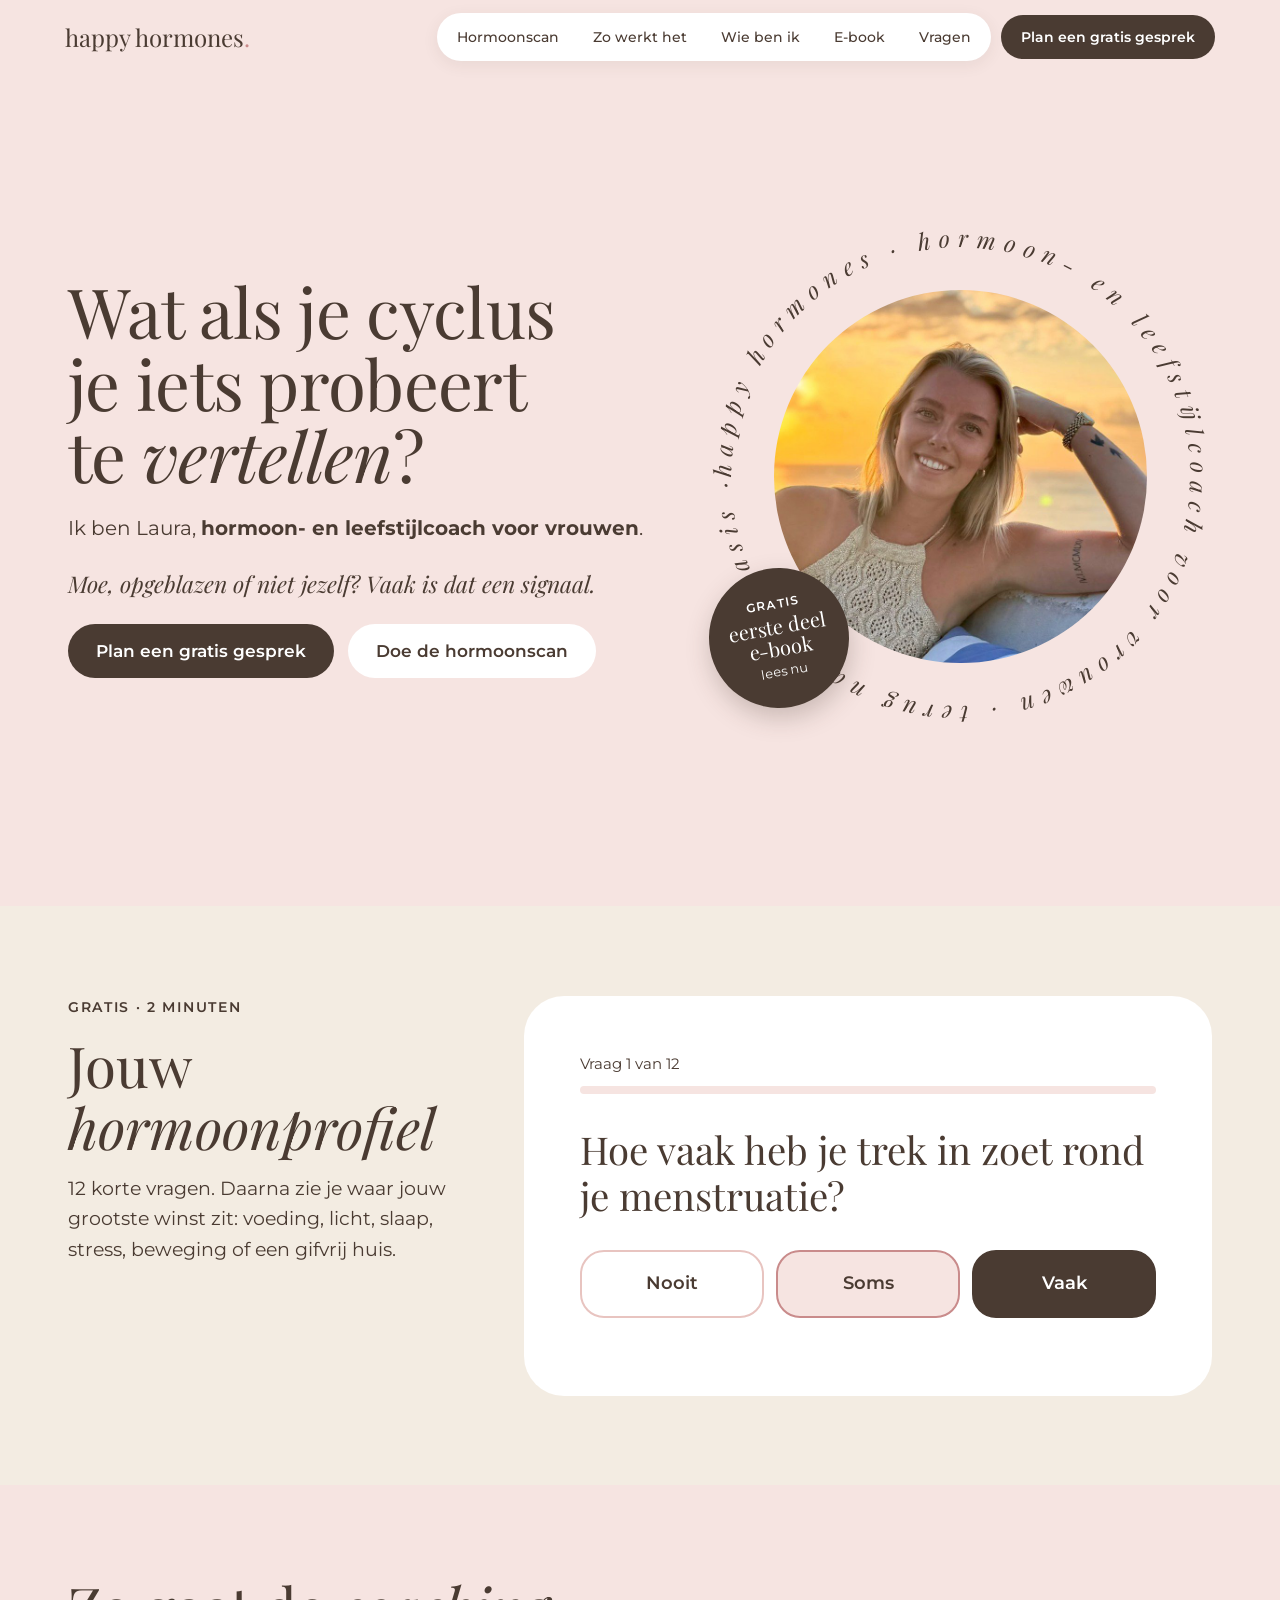
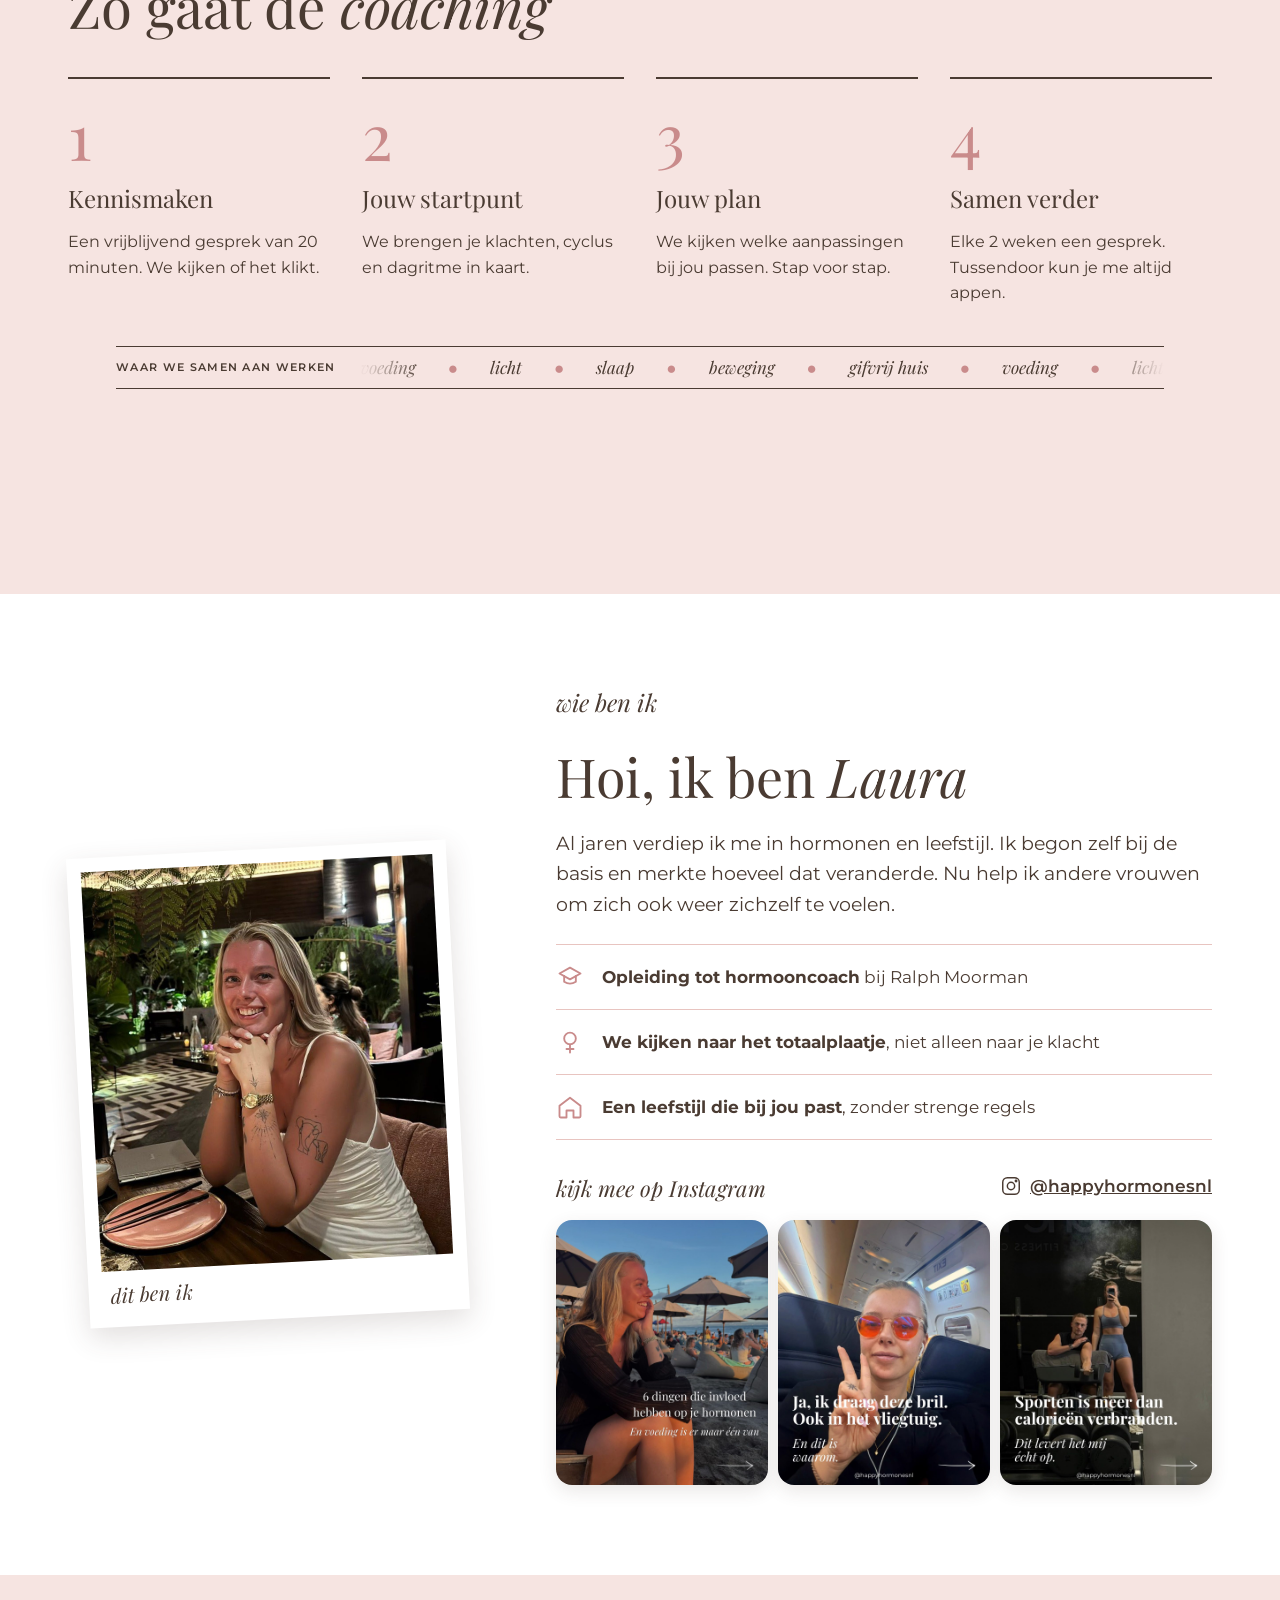
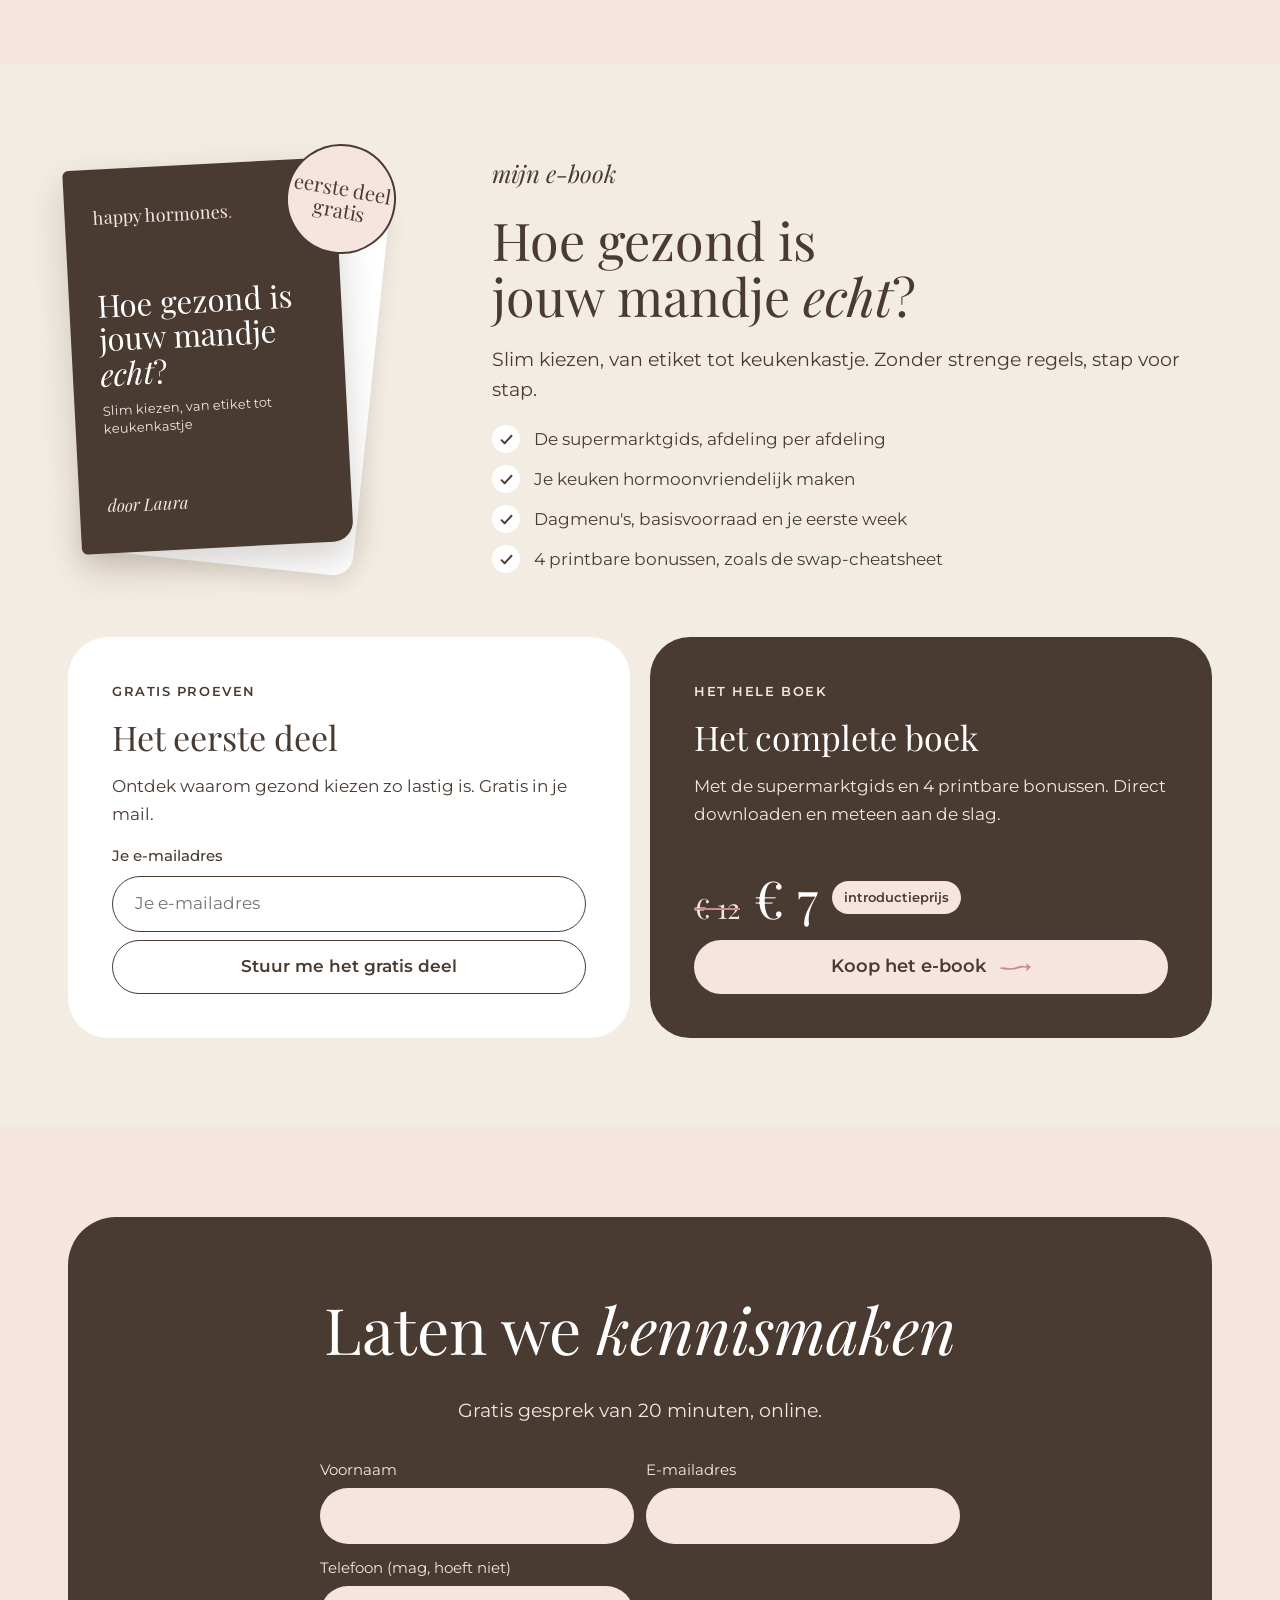
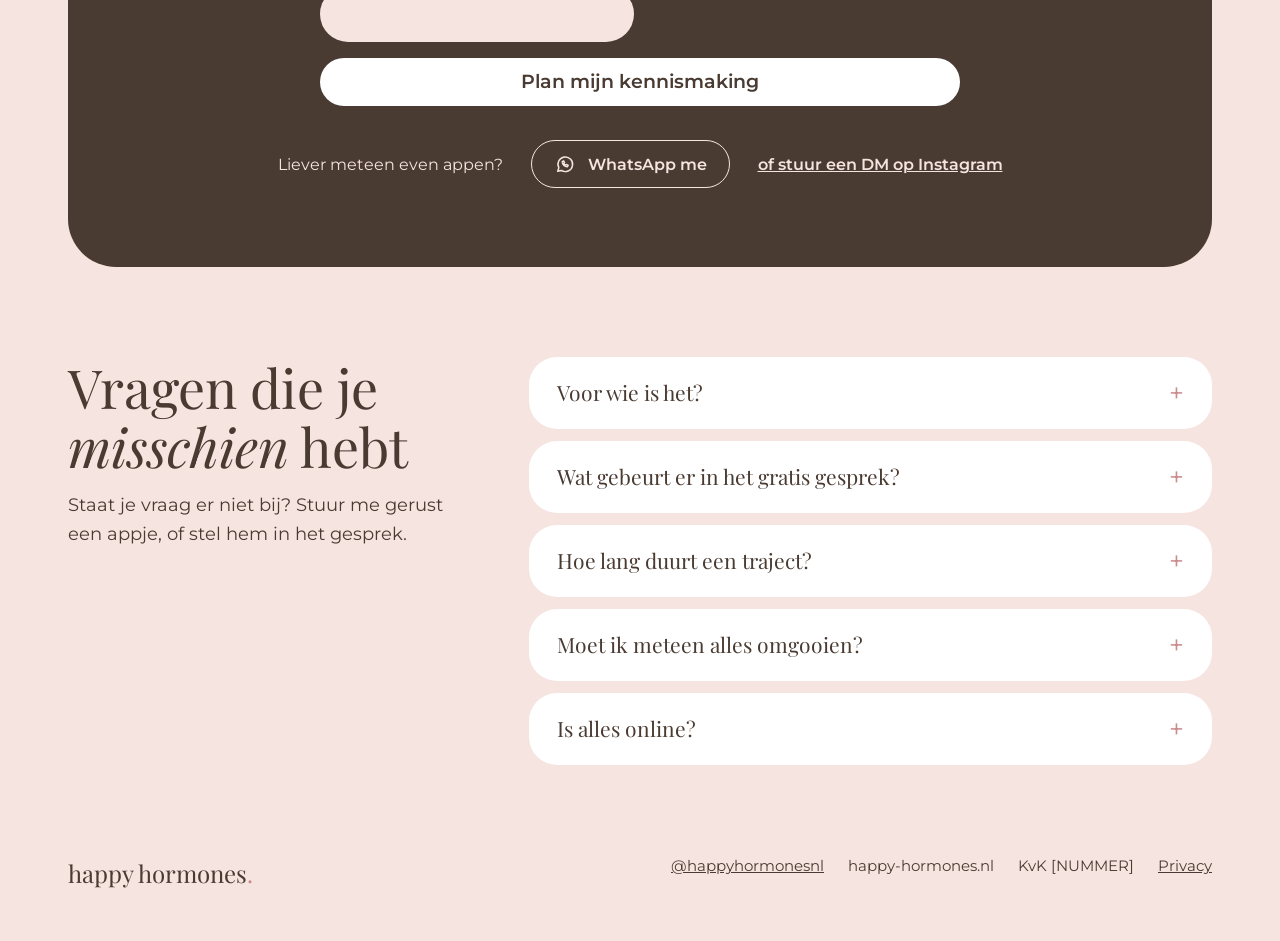
==== index (1).html @ e1b37fa5 "Add files via upload" ====
<!doctype html>
<html lang="nl">
<head>
<meta charset="utf-8">
<meta name="viewport" content="width=device-width, initial-scale=1">
<title>happy hormones · hormoon- en leefstijlcoach voor vrouwen</title>
<meta name="description" content="Ik ben Laura, hormoon- en leefstijlcoach voor vrouwen. Doe de gratis hormoonscan of plan een vrijblijvend gesprek.">
<meta property="og:title" content="happy hormones · hormoon- en leefstijlcoach voor vrouwen">
<meta property="og:description" content="Wat als je cyclus je iets probeert te vertellen? Doe de gratis hormoonscan.">
<meta property="og:image" content="laura-hero.jpg">
<link rel="icon" href="favicon.svg" type="image/svg+xml">
<link rel="preconnect" href="https://fonts.googleapis.com">
<link rel="preconnect" href="https://fonts.gstatic.com" crossorigin>
<link href="https://fonts.googleapis.com/css2?family=Montserrat:wght@400;500;600&family=Playfair+Display:ital,wght@0,400;0,600;1,400&display=swap" rel="stylesheet">
<link rel="stylesheet" href="style.css?v=3">
</head>
<body>

<!-- ===== MENU ===== -->
<div class="topbar" id="topbar">
  <header class="head">
    <a href="#top" class="logo">happy hormones<span class="dot">.</span></a>
    <nav aria-label="Hoofdmenu" class="nav">
      <div class="pill">
        <a href="#scan">Hormoonscan</a>
        <a href="#stappen">Zo werkt het</a>
        <a href="#wie">Wie ben ik</a>
        <a href="#ebook">E-book</a>
        <a href="#vragen">Vragen</a>
      </div>
      <a href="#aanmelden" class="btn btn-dark cta"><span class="long">Plan een gratis gesprek</span><span class="short">Gratis gesprek</span></a>
      <button type="button" class="burger" id="burger" aria-label="Menu openen" aria-expanded="false">
        <svg aria-hidden="true" width="20" height="20" viewBox="0 0 24 24" fill="none" stroke="#4A3B32" stroke-width="2" stroke-linecap="round"><path d="M4 7h16M4 12h16M4 17h16"/></svg>
      </button>
    </nav>
  </header>
  <nav aria-label="Menu" class="mobile-menu" id="mobileMenu" hidden>
    <a href="#scan">Hormoonscan</a>
    <a href="#stappen">Zo werkt het</a>
    <a href="#wie">Wie ben ik</a>
    <a href="#ebook">E-book</a>
    <a href="#vragen">Vragen</a>
  </nav>
</div>

<main>

<!-- ===== BOVENKANT ===== -->
<section id="top" class="hero wrap">
  <div class="hero-text">
    <h1>Wat als je cyclus je iets probeert te <em>vertellen</em>?</h1>
    <p class="hero-sub">Ik ben Laura, <strong>hormoon- en leefstijlcoach voor vrouwen</strong>.</p>
    <p class="hero-hook">Moe, opgeblazen of niet jezelf? Vaak is dat een signaal.</p>
    <div class="row">
      <a href="#aanmelden" class="btn btn-dark btn-lg">Plan een gratis gesprek</a>
      <a href="#scan" class="btn btn-white btn-lg">Doe de hormoonscan</a>
    </div>
  </div>
  <div class="hero-visual">
    <div class="ring-box">
      <svg class="ring" aria-hidden="true" viewBox="0 0 540 540">
        <defs><path id="ringpath" d="M270 270m-246 0a246 246 0 1 1 492 0a246 246 0 1 1 -492 0"/></defs>
        <text><textPath href="#ringpath" textLength="1540" lengthAdjust="spacing">happy hormones · hormoon- en leefstijlcoach voor vrouwen · terug naar de basis ·</textPath></text>
      </svg>
      <div class="ring-photo"><img src="laura-hero.jpg" alt="Laura lachend bij zonsondergang aan zee"></div>
      <a href="#ebook" class="sticker"><span class="s1">gratis</span><span class="s2">eerste deel<br>e-book</span><span class="s3">lees nu</span></a>
    </div>
  </div>
</section>

<!-- ===== HORMOONSCAN ===== -->
<section id="scan" class="band-beige">
  <div class="wrap scan">
    <div class="scan-intro">
      <span class="eyebrow">Gratis · 2 minuten</span>
      <h2>Jouw <em>hormoon&shy;profiel</em></h2>
      <p>12 korte vragen. Daarna zie je waar jouw grootste winst zit: voeding, licht, slaap, stress, beweging of een gifvrij huis.</p>
    </div>
    <div class="scan-card">
      <!-- stap 1: vragen -->
      <div id="scanQ" class="stack-32">
        <div class="stack-10">
          <span id="stepLabel" class="small">Vraag 1 van 12</span>
          <div class="progress" aria-hidden="true"><div id="progressBar"></div></div>
        </div>
        <p id="question" class="question" aria-live="polite"></p>
        <div class="answers" role="group" aria-label="Hoe vaak?">
          <button type="button" data-v="0" class="ans ans-1">Nooit</button>
          <button type="button" data-v="1" class="ans ans-2">Soms</button>
          <button type="button" data-v="2" class="ans ans-3">Vaak</button>
        </div>
      </div>
      <!-- stap 2: e-mail -->
      <!-- KOPPELEN: zet hier later je MailerLite-formulier, of laat dit formulier naar MailerLite posten (zie README). -->
      <form id="scanGate" class="stack-20" hidden>
        <span class="italic-24">je profiel is klaar</span>
        <span class="gate-title">Waar mag ik je uitslag naartoe sturen?</span>
        <p>Vul je e-mailadres in en je ziet meteen je hormoonprofiel. Je krijgt hem ook in je mail, met 3 tips.</p>
        <div class="grid-fields">
          <div class="field"><label for="scanNaam">Voornaam</label><input id="scanNaam" name="name" type="text" autocomplete="given-name"></div>
          <div class="field"><label for="scanMail">E-mailadres</label><input id="scanMail" name="email" type="email" autocomplete="email" required></div>
        </div>
        <p id="scanError" class="error" role="alert" hidden>Vul een geldig e-mailadres in, dan zie je je uitslag.</p>
        <button type="submit" class="btn btn-dark btn-lg self-start">Bekijk mijn uitslag</button>
        <span class="small">Geen spam. Afmelden kan altijd met één klik.</span>
      </form>
      <!-- stap 3: uitslag -->
      <div id="scanResult" class="stack-28" aria-live="polite" hidden>
        <div class="stack-6">
          <span class="italic-24">jouw profiel, begin bij</span>
          <span id="resultTitle" class="result-title"></span>
        </div>
        <div class="stack-14">
          <div id="bars" class="stack-14"></div>
          <span class="small">Hoe langer de balk, hoe meer winst daar te halen is.</span>
        </div>
        <p class="bold-17">Je profiel en 3 tips staan ook in je inbox.</p>
        <div class="row">
          <button type="button" id="shareBtn" class="btn btn-outline">Stuur de scan naar een vriendin</button>
          <button type="button" id="restartBtn" class="link-btn">Opnieuw</button>
        </div>
      </div>
    </div>
  </div>
</section>

<!-- ===== ZO GAAT DE COACHING ===== -->
<section id="stappen" class="wrap steps-section">
  <h2>Zo gaat de <em>coaching</em></h2>
  <div class="steps">
    <div class="step"><span class="num" aria-hidden="true">1</span><h3>Kennismaken</h3><p>Een vrijblijvend gesprek van 20 minuten. We kijken of het klikt.</p></div>
    <div class="step"><span class="num" aria-hidden="true">2</span><h3>Jouw startpunt</h3><p>We brengen je klachten, cyclus en dagritme in kaart.</p></div>
    <div class="step"><span class="num" aria-hidden="true">3</span><h3>Jouw plan</h3><p>We kijken welke aanpassingen bij jou passen. Stap voor stap.</p></div>
    <div class="step"><span class="num" aria-hidden="true">4</span><h3>Samen verder</h3><p>Elke 2 weken een gesprek. Tussendoor kun je me altijd appen.</p></div>
  </div>
  <div class="ticker-wrap">
    <div class="ticker" aria-label="Waar we samen aan werken">
      <span class="ticker-label">Waar we samen aan werken</span>
      <div class="ticker-mask">
        <div class="ticker-track">
          <span>voeding</span><i>●</i><span>licht</span><i>●</i><span>slaap</span><i>●</i><span>beweging</span><i>●</i><span>gifvrij huis</span><i>●</i>
          <span aria-hidden="true">voeding</span><i>●</i><span aria-hidden="true">licht</span><i>●</i><span aria-hidden="true">slaap</span><i>●</i><span aria-hidden="true">beweging</span><i>●</i><span aria-hidden="true">gifvrij huis</span><i>●</i>
          <span aria-hidden="true">voeding</span><i>●</i><span aria-hidden="true">licht</span><i>●</i><span aria-hidden="true">slaap</span><i>●</i><span aria-hidden="true">beweging</span><i>●</i><span aria-hidden="true">gifvrij huis</span><i>●</i>
          <span aria-hidden="true">voeding</span><i>●</i><span aria-hidden="true">licht</span><i>●</i><span aria-hidden="true">slaap</span><i>●</i><span aria-hidden="true">beweging</span><i>●</i><span aria-hidden="true">gifvrij huis</span><i>●</i>
        </div>
      </div>
    </div>
  </div>
</section>

<!-- ===== WIE BEN IK ===== -->
<section id="wie" class="band-white">
  <div class="wrap wie">
    <div class="wie-photo">
      <div class="polaroid">
        <img src="laura-wie-ben-ik.jpg" alt="Laura lachend aan tafel in een restaurant vol planten">
        <span>dit ben ik</span>
      </div>
    </div>
    <div class="wie-text">
      <span class="italic-24">wie ben ik</span>
      <h2>Hoi, ik ben <em>Laura</em></h2>
      <p class="lead">Al jaren verdiep ik me in hormonen en leefstijl. Ik begon zelf bij de basis en merkte hoeveel dat veranderde. Nu help ik andere vrouwen om zich ook weer zichzelf te voelen.</p>
      <div class="trust">
        <div><svg aria-hidden="true" width="28" height="28" viewBox="0 0 24 24" fill="none" stroke="#C98B8B" stroke-width="1.6" stroke-linecap="round" stroke-linejoin="round"><path d="M3 9l9-5 9 5-9 5z"/><path d="M7 11v5c3 2 7 2 10 0v-5"/></svg><span><strong>Opleiding tot hormooncoach</strong> bij Ralph Moorman</span></div>
        <div><svg aria-hidden="true" width="28" height="28" viewBox="0 0 24 24" fill="none" stroke="#C98B8B" stroke-width="1.6" stroke-linecap="round" stroke-linejoin="round"><circle cx="12" cy="9" r="5"/><path d="M12 14v7M9 18h6"/></svg><span><strong>We kijken naar het totaalplaatje</strong>, niet alleen naar je klacht</span></div>
        <div><svg aria-hidden="true" width="28" height="28" viewBox="0 0 24 24" fill="none" stroke="#C98B8B" stroke-width="1.6" stroke-linecap="round" stroke-linejoin="round"><path d="M3 11l9-7 9 7v9a1 1 0 0 1-1 1h-5v-6h-6v6H4a1 1 0 0 1-1-1z"/></svg><span><strong>Een leefstijl die bij jou past</strong>, zonder strenge regels</span></div>
      </div>
      <div class="stack-12">
        <div class="insta-head">
          <span class="italic-22">kijk mee op Instagram</span>
          <a href="https://instagram.com/happyhormonesnl" target="_blank" rel="noopener" class="insta-link"><svg aria-hidden="true" width="22" height="22" viewBox="0 0 24 24" fill="none" stroke="#4A3B32" stroke-width="1.6"><rect x="3" y="3" width="18" height="18" rx="5"/><circle cx="12" cy="12" r="4"/><circle cx="17.5" cy="6.5" r="0.8" fill="#4A3B32"/></svg>@happyhormonesnl</a>
        </div>
        <div class="feed">
          <a href="https://instagram.com/happyhormonesnl" target="_blank" rel="noopener"><img src="post-hormonen.jpg" alt="Post: 6 dingen die invloed hebben op je hormonen" loading="lazy"></a>
          <a href="https://instagram.com/happyhormonesnl" target="_blank" rel="noopener"><img src="post-bril.jpg" alt="Post: Ja, ik draag deze bril. Ook in het vliegtuig." loading="lazy"></a>
          <a href="https://instagram.com/happyhormonesnl" target="_blank" rel="noopener"><img src="post-sporten.jpg" alt="Post: Sporten is meer dan calorieën verbranden." loading="lazy"></a>
        </div>
      </div>
    </div>
  </div>
</section>

<!-- ===== E-BOOK ===== -->
<section id="ebook" class="band-beige ebook-section">
  <div class="wrap stack-ebook">
    <div class="ebook-top">
      <div class="book">
        <div class="book-page"></div>
        <div class="book-cover">
          <span class="book-brand">happy hormones<span class="dot">.</span></span>
          <div class="stack-10"><span class="book-title">Hoe gezond is jouw mandje <em>echt</em>?</span><span class="book-sub">Slim kiezen, van etiket tot keukenkastje</span></div>
          <span class="book-author">door Laura</span>
        </div>
        <span class="book-stamp">eerste deel gratis</span>
      </div>
      <div class="ebook-text">
        <span class="italic-24">mijn e-book</span>
        <h2>Hoe gezond is jouw mandje <em>echt</em>?</h2>
        <p class="lead">Slim kiezen, van etiket tot keukenkastje. Zonder strenge regels, stap voor stap.</p>
        <ul class="checks">
          <li>De supermarktgids, afdeling per afdeling</li>
          <li>Je keuken hormoonvriendelijk maken</li>
          <li>Dagmenu's, basisvoorraad en je eerste week</li>
          <li>4 printbare bonussen, zoals de swap-cheatsheet</li>
        </ul>
      </div>
    </div>
    <div class="offers">
      <div class="offer offer-free">
        <span class="eyebrow-13">Gratis proeven</span>
        <h3>Het eerste deel</h3>
        <p class="grow">Ontdek waarom gezond kiezen zo lastig is. Gratis in je mail.</p>
        <!-- KOPPELEN: MailerLite-formulier voor het gratis deel (zie README). -->
        <form id="ebookForm" class="stack-8">
          <label for="ebookMail">Je e-mailadres</label>
          <input id="ebookMail" name="email" type="email" autocomplete="email" placeholder="Je e-mailadres" required>
          <button type="submit" class="btn btn-outline btn-lg">Stuur me het gratis deel</button>
        </form>
        <p id="ebookThanks" class="thanks" aria-live="polite" hidden>Hij staat in je inbox. Veel leesplezier!</p>
      </div>
      <div class="offer offer-paid">
        <span class="eyebrow-13">Het hele boek</span>
        <h3>Het complete boek</h3>
        <p class="grow">Met de supermarktgids en 4 printbare bonussen. Direct downloaden en meteen aan de slag.</p>
        <div class="price">
          <span class="old"><span class="sr">van </span>€ 12</span>
          <span class="new"><span class="sr">voor </span>€ 7</span>
          <span class="badge">introductieprijs</span>
        </div>
        <a href="#" data-link="betaal" class="btn btn-pink btn-lg full">Koop het e-book
          <svg aria-hidden="true" width="34" height="12" viewBox="0 0 64 22"><path d="M2 13c10-5 18 3 30-1s16-4 22-2l-1-6 9 7-9 8 1-6c-6-2-11 0-21 2S10 17 2 13z" fill="#C98B8B"/></svg></a>
      </div>
    </div>
  </div>
</section>

<!-- ===== AANMELDEN ===== -->
<section id="aanmelden" class="signup-section">
  <div class="signup">
    <h2>Laten we <em>kennismaken</em></h2>
    <p>Gratis gesprek van 20 minuten, online.</p>
    <!-- KOPPELEN: kies je één van beide: dit formulier koppelen (zie README), of de knop laten doorlinken naar Calendly. -->
    <form id="planForm" class="plan-form">
      <div class="grid-fields">
        <div class="field"><label for="planNaam">Voornaam</label><input id="planNaam" name="name" type="text" autocomplete="given-name" required></div>
        <div class="field"><label for="planMail">E-mailadres</label><input id="planMail" name="email" type="email" autocomplete="email" required></div>
        <div class="field"><label for="planTel">Telefoon <span class="opt">(mag, hoeft niet)</span></label><input id="planTel" name="phone" type="tel" autocomplete="tel"></div>
      </div>
      <button type="submit" class="btn btn-white btn-xl">Plan mijn kennismaking</button>
    </form>
    <div id="planThanks" class="plan-thanks" aria-live="polite" hidden>
      <span>Wat leuk, je aanmelding is binnen!</span>
      <span>Ik neem binnen een paar dagen contact met je op om een moment te plannen.</span>
    </div>
    <div class="contact-row">
      <span>Liever meteen even appen?</span>
      <a href="#" data-link="whatsapp" class="btn btn-ghost-light" target="_blank" rel="noopener">
        <svg aria-hidden="true" width="22" height="22" viewBox="0 0 24 24" fill="none" stroke="#F6E4E1" stroke-width="1.6" stroke-linecap="round" stroke-linejoin="round"><path d="M4 20l1.3-3.9A8 8 0 1 1 8 19z"/><path d="M9 9.5c0 3 2.5 5.5 5.5 5.5l1-1.5-2-1-1 .8a4 4 0 0 1-1.8-1.8l.8-1-1-2z"/></svg>
        WhatsApp me</a>
      <a href="https://instagram.com/happyhormonesnl" target="_blank" rel="noopener" class="light-link">of stuur een DM op Instagram</a>
    </div>
  </div>
</section>

<!-- ===== VRAGEN ===== -->
<section id="vragen" class="wrap faq">
  <div class="faq-intro">
    <h2>Vragen die je <em>misschien</em> hebt</h2>
    <p>Staat je vraag er niet bij? Stuur me gerust een appje, of stel hem in het gesprek.</p>
  </div>
  <div class="faq-list">
    <details><summary>Voor wie is het?</summary><p>Voor vrouwen die zich beter willen voelen. Slecht slapen, moe wakker worden, trek in zoet of stemmingswisselingen: het heeft allemaal met je hormonen te maken.</p></details>
    <details><summary>Wat gebeurt er in het gratis gesprek?</summary><p>Je vertelt waar je tegenaan loopt. Ik vertel eerlijk of en hoe ik je kan helpen. Zonder verplichtingen.</p></details>
    <details><summary>Hoe lang duurt een traject?</summary><p>Dat bespreken we samen in het gratis gesprek, zodat het past bij jou.</p></details>
    <details><summary>Moet ik meteen alles omgooien?</summary><p>Nee. We werken met kleine stappen die passen in jouw leven, zonder strenge regels.</p></details>
    <details><summary>Is alles online?</summary><p>Ja, alle gesprekken zijn online. Waar je ook woont.</p></details>
  </div>
</section>

</main>

<footer class="wrap footer">
  <span class="logo-foot">happy hormones<span class="dot">.</span></span>
  <div class="foot-links">
    <a href="https://instagram.com/happyhormonesnl" target="_blank" rel="noopener">@happyhormonesnl</a>
    <span>happy-hormones.nl</span>
    <span>KvK <span data-text="kvk">[NUMMER]</span></span>
    <a href="privacy.html">Privacy</a>
  </div>
</footer>

<script src="script.js?v=3"></script>
</body>
</html>
---- style.css ----
/* happy hormones · huisstijl
   poederroze #F6E4E1 · beige #F3ECE2 · donkerbruin #4A3B32
   oudroze #C98B8B · lichtroze #E8C4C0 · bruin-zacht #7A665A */

:root{
  --roze:#F6E4E1; --beige:#F3ECE2; --bruin:#4A3B32; --oudroze:#C98B8B;
  --lichtroze:#E8C4C0; --zacht:#7A665A; --wit:#FFFFFF;
  --serif:'Playfair Display', Georgia, serif;
  --sans:'Montserrat','Helvetica Neue',Arial,sans-serif;
  --pad-x:clamp(20px,5vw,48px);
  --pad-y:clamp(48px,7vw,96px);
  --head-h:68px;
}
*{box-sizing:border-box}
[hidden]{display:none !important}
html{scroll-behavior:smooth}
body{margin:0;background:var(--roze);color:var(--bruin);font-family:var(--sans);font-size:17px;line-height:1.6;overflow-x:hidden;-webkit-font-smoothing:antialiased;text-rendering:optimizeLegibility}
img{max-width:100%}
a{color:var(--bruin)}a:hover{color:var(--zacht)}
h1,h2,h3{font-family:var(--serif);font-weight:400;margin:0}
h2{font-size:clamp(34px,4.2vw,56px);line-height:1.1;text-wrap:balance}
h1{text-wrap:balance}
em{font-style:italic}
p{margin:0}
section{scroll-margin-top:84px}
.wrap{max-width:1240px;margin:0 auto;padding-left:var(--pad-x);padding-right:var(--pad-x)}
.dot{color:var(--oudroze)}
.sr{position:absolute;width:1px;height:1px;overflow:hidden;clip:rect(0 0 0 0)}
.row{display:flex;flex-wrap:wrap;gap:14px}
.stack-6,.stack-8,.stack-10,.stack-12,.stack-14,.stack-20,.stack-28,.stack-32{display:flex;flex-direction:column}
.stack-6{gap:6px}.stack-8{gap:8px}.stack-10{gap:10px}.stack-12{gap:12px}.stack-14{gap:14px}.stack-20{gap:20px}.stack-28{gap:28px}.stack-32{gap:32px}
.small{font-size:15px}
.italic-24{font-family:var(--serif);font-style:italic;font-size:24px}
.italic-22{font-family:var(--serif);font-style:italic;font-size:22px}
.eyebrow{font-size:14px;font-weight:600;letter-spacing:.12em;text-transform:uppercase}
.eyebrow-13{font-size:13px;font-weight:600;letter-spacing:.12em;text-transform:uppercase}
.bold-17{font-size:17px;font-weight:600}
.self-start{align-self:flex-start}
.lead{font-size:19px;max-width:520px}

/* knoppen */
.btn{display:inline-flex;align-items:center;justify-content:center;gap:12px;min-height:52px;padding:0 24px;border-radius:999px;text-decoration:none;font:inherit;font-weight:600;cursor:pointer;border:none}
.btn-lg{min-height:60px;padding:0 30px}
.btn-xl{min-height:64px;font-size:19px;width:100%}
.btn-dark{background:var(--bruin);color:var(--wit)}.btn-dark:hover{color:var(--wit);background:#5a4a40}
.btn-white{background:var(--wit);color:var(--bruin)}
.btn-pink{background:var(--roze);color:var(--bruin);font-size:18px}
.btn-outline{background:transparent;color:var(--bruin);border:1.5px solid var(--bruin)}
.btn-ghost-light{border:1.5px solid var(--roze);color:var(--roze);background:transparent}.btn-ghost-light:hover{color:var(--wit)}
.full{width:100%}
.link-btn{min-height:48px;padding:0 16px;border:none;background:none;font:inherit;font-size:16px;text-decoration:underline;color:var(--bruin);cursor:pointer}
input{min-height:56px;padding:0 22px;border-radius:999px;border:1.5px solid var(--bruin);background:var(--wit);font:inherit;color:var(--bruin);width:100%}
label{font-size:15px;font-weight:500}
.field{display:flex;flex-direction:column;gap:6px}
.grid-fields{display:grid;grid-template-columns:repeat(auto-fit,minmax(220px,1fr));gap:12px}
.error{font-size:16px;font-weight:600}

/* menu */
.topbar{position:sticky;top:0;z-index:20;padding:0 clamp(12px,3vw,32px);background:var(--roze);transition:padding .35s,background .35s}
.head{max-width:1240px;margin:0 auto;padding:18px 40px;display:flex;align-items:center;justify-content:space-between;gap:16px;border:1px solid transparent;border-radius:0;transition:all .35s}
.logo{font-family:var(--serif);font-size:28px;text-decoration:none;color:var(--bruin);white-space:nowrap;transition:font-size .3s}
.nav{display:flex;align-items:center;gap:10px}
.pill{display:flex;flex-wrap:wrap;gap:2px;padding:6px;border-radius:999px;background:var(--wit);box-shadow:0 4px 16px rgba(74,59,50,.08);transition:background .3s}
.pill a{min-height:44px;padding:0 18px;display:inline-flex;align-items:center;border-radius:999px;text-decoration:none;font-size:15px;font-weight:500}
.pill a:hover{background:var(--roze);color:var(--bruin)}
.cta{white-space:nowrap;font-size:15px}
.cta .short{display:none}
.burger{display:none;width:48px;height:48px;border-radius:24px;border:1.5px solid var(--bruin);background:transparent;align-items:center;justify-content:center;cursor:pointer;padding:0}
.mobile-menu{max-width:1120px;margin:8px auto 0;flex-direction:column;padding:12px;gap:2px;border-radius:28px;background:rgba(255,255,255,.92);backdrop-filter:blur(18px);-webkit-backdrop-filter:blur(18px);box-shadow:0 10px 30px rgba(74,59,50,.14)}
.mobile-menu:not([hidden]){display:flex}
.mobile-menu a{min-height:44px;padding:0 18px;display:flex;align-items:center;text-decoration:none;font-size:20px;font-weight:500}
/* tijdens scrollen: zwevende matglazen capsule */
.scrolled .topbar,.topbar.scrolled{padding-top:12px;background:transparent}
.topbar.scrolled .head{max-width:1120px;padding:6px 14px;border-radius:999px;background:rgba(255,255,255,.55);backdrop-filter:blur(18px) saturate(1.2);-webkit-backdrop-filter:blur(18px) saturate(1.2);border-color:rgba(255,255,255,.8);box-shadow:0 10px 30px rgba(74,59,50,.14)}
.topbar.scrolled .logo{font-size:21px}
.topbar.scrolled .pill{background:transparent;box-shadow:none}

/* bovenkant */
.hero{padding-top:32px;padding-bottom:88px;display:flex;flex-wrap:wrap;align-items:center;gap:48px 64px}
.hero-text{flex:1 1 480px;display:flex;flex-direction:column;gap:28px}
.hero h1{font-size:clamp(40px,6.6vw,92px);line-height:1.05}
.hero-sub{font-size:21px}
.hero-hook{font-family:var(--serif);font-style:italic;font-size:24px}
.hero-visual{flex:0 1 540px;display:flex;justify-content:center}
.ring-box{position:relative;width:min(100%,540px);aspect-ratio:1/1}
.ring{position:absolute;inset:0;width:100%;height:100%;animation:spin 60s linear infinite}
.ring text{font-family:var(--serif);font-style:italic;font-size:25px;fill:var(--bruin)}
.ring-photo{position:absolute;inset:13%;border-radius:50%;overflow:hidden;background:var(--lichtroze)}
.ring-photo img{display:block;width:100%;height:100%;object-fit:cover}
.sticker{position:absolute;left:0;bottom:4%;width:160px;height:160px;border-radius:50%;background:var(--bruin);color:var(--wit);text-decoration:none;display:flex;flex-direction:column;align-items:center;justify-content:center;gap:2px;text-align:center;transform:rotate(-10deg);box-shadow:0 10px 24px rgba(74,59,50,.25)}
.sticker:hover{color:var(--wit)}
.s1{font-size:12px;font-weight:600;letter-spacing:.12em;text-transform:uppercase}
.s2{font-family:var(--serif);font-size:22px;line-height:1.1}
.s3{font-size:13px}
@keyframes spin{to{transform:rotate(360deg)}}

/* scan */
.band-beige{background:var(--beige)}
.band-white{background:var(--wit)}
.scan{padding-top:var(--pad-y);padding-bottom:var(--pad-y);display:flex;flex-wrap:wrap;gap:48px 72px;align-items:flex-start}
.scan-intro{flex:1 1 320px;display:flex;flex-direction:column;gap:16px}
.scan-intro h2{font-size:clamp(40px,5vw,68px)}
.scan-intro p{font-size:19px}
.scan-card{flex:2 1 560px;background:var(--wit);border-radius:48px;padding:clamp(28px,5vw,56px);min-height:440px}
.progress{height:8px;border-radius:4px;background:var(--roze);overflow:hidden}
.progress div{height:8px;border-radius:4px;background:var(--oudroze);width:0;transition:width .3s}
.question{font-family:var(--serif);font-size:clamp(30px,3.6vw,48px);line-height:1.2}
.answers{display:grid;grid-template-columns:repeat(3,minmax(0,1fr));gap:12px}
.ans{min-height:88px;border-radius:28px;font:inherit;font-size:19px;font-weight:600;cursor:pointer}
.ans-1{border:2px solid var(--lichtroze);background:var(--wit);color:var(--bruin)}
.ans-2{border:2px solid var(--oudroze);background:var(--roze);color:var(--bruin)}
.ans-3{border:2px solid var(--bruin);background:var(--bruin);color:var(--wit)}
.gate-title{font-family:var(--serif);font-size:clamp(32px,3.8vw,50px);line-height:1.15}
.result-title{font-family:var(--serif);font-size:clamp(48px,5.6vw,76px);line-height:1}
.bar{display:grid;grid-template-columns:150px minmax(0,1fr);align-items:center;gap:16px}
.bar span{font-size:16px;font-weight:600}
.bar-track{height:18px;border-radius:9px;background:var(--roze);overflow:hidden}
.bar-fill{height:18px;border-radius:9px;background:var(--oudroze);transition:width .6s}
.bar-fill.best{background:var(--bruin)}

/* stappen */
.steps-section{padding-top:var(--pad-y);padding-bottom:clamp(64px,9vw,120px);display:flex;flex-direction:column;gap:48px}
.steps-section h2{font-size:clamp(40px,5vw,68px)}
.steps{display:grid;grid-template-columns:repeat(auto-fit,minmax(240px,1fr));gap:32px}
.step{display:flex;flex-direction:column;gap:12px;padding-top:24px;border-top:2px solid var(--bruin)}
.num{font-family:var(--serif);font-size:88px;line-height:1;color:var(--oudroze)}
.step h3{font-size:28px}
.step p{font-size:16px}

/* lopende balk */
.ticker-wrap{padding:0 var(--pad-x) var(--pad-y)}
.ticker{max-width:1144px;margin:0 auto;display:flex;align-items:center;gap:24px;border-top:1px solid var(--bruin);border-bottom:1px solid var(--bruin);padding:7px 0}
.ticker-label{flex:0 0 auto;font-size:11px;font-weight:600;letter-spacing:.12em;text-transform:uppercase}
.ticker-mask{flex:1 1 auto;min-width:0;overflow:hidden;-webkit-mask-image:linear-gradient(to right,transparent,#000 8%,#000 92%,transparent);mask-image:linear-gradient(to right,transparent,#000 8%,#000 92%,transparent)}
.ticker-track{display:flex;gap:32px;width:max-content;font-family:var(--serif);font-style:italic;font-size:17px;white-space:nowrap;animation:tick 30s linear infinite}
.ticker-track i{font-style:normal;color:var(--oudroze)}
@keyframes tick{to{transform:translateX(-50%)}}

/* wie ben ik */
#wie{margin-bottom:var(--pad-y)}
.wie{padding-top:var(--pad-y);padding-bottom:var(--pad-y);display:flex;flex-wrap:wrap;align-items:center;gap:56px 88px}
.wie-photo{flex:0 1 400px;display:flex;justify-content:center}
.polaroid{width:100%;max-width:380px;background:var(--wit);padding:14px 14px 56px;transform:rotate(-3deg);box-shadow:0 10px 28px rgba(74,59,50,.16);position:relative}
.polaroid img{display:block;width:100%;height:440px;object-fit:cover;object-position:50% 30%}
.polaroid span{position:absolute;left:22px;bottom:16px;font-family:var(--serif);font-style:italic;font-size:20px}
.wie-text{flex:1 1 440px;display:flex;flex-direction:column;gap:24px}
.trust>div{display:flex;gap:18px;align-items:center;padding:18px 0;border-top:1px solid var(--lichtroze)}
.trust>div:last-child{border-bottom:1px solid var(--lichtroze)}
.trust svg{flex:0 0 auto}
.insta-head{display:flex;justify-content:space-between;align-items:baseline;gap:12px;flex-wrap:wrap}
.insta-link{min-height:44px;display:inline-flex;align-items:center;gap:8px;font-weight:600}
.feed{display:grid;grid-template-columns:repeat(3,minmax(0,1fr));gap:10px}
.feed a{display:block;aspect-ratio:4/5;border-radius:16px;overflow:hidden;box-shadow:0 6px 18px rgba(74,59,50,.12)}
.feed img{display:block;width:100%;height:100%;object-fit:cover}

/* e-book */
.ebook-section{margin-bottom:var(--pad-y)}
.stack-ebook{padding-top:var(--pad-y);padding-bottom:var(--pad-y);display:flex;flex-direction:column;gap:clamp(40px,6vw,64px)}
.ebook-top{display:flex;flex-wrap:wrap;align-items:center;gap:56px 96px}
.book{flex:0 0 auto;position:relative;width:300px;height:400px;margin:0 24px 0 4px}
.book-page{position:absolute;left:28px;top:16px;width:272px;height:384px;background:var(--wit);border-radius:6px 20px 20px 6px;transform:rotate(6deg);box-shadow:0 8px 20px rgba(74,59,50,.10)}
.book-cover{position:absolute;left:0;top:0;width:272px;height:384px;background:var(--bruin);color:var(--roze);border-radius:6px 20px 20px 6px;padding:34px 28px;display:flex;flex-direction:column;justify-content:space-between;transform:rotate(-3deg);box-shadow:0 16px 36px rgba(74,59,50,.22)}
.book-brand{font-family:var(--serif);font-size:18px}
.book-title{font-family:var(--serif);font-size:31px;line-height:1.12;color:var(--wit)}
.book-sub{font-size:13px;line-height:1.4}
.book-author{font-family:var(--serif);font-style:italic;font-size:17px}
.book-stamp{position:absolute;right:-24px;top:-20px;width:110px;height:110px;border-radius:50%;background:var(--roze);border:2px solid var(--bruin);display:flex;align-items:center;justify-content:center;text-align:center;font-family:var(--serif);font-size:20px;line-height:1.1;transform:rotate(10deg)}
.ebook-text{flex:1 1 400px;display:flex;flex-direction:column;gap:20px}
.ebook-text h2{font-size:clamp(36px,4.6vw,60px);line-height:1.08}
.checks{margin:0;padding:0;list-style:none;display:flex;flex-direction:column;gap:12px;font-size:17px}
.checks li{display:flex;align-items:center;gap:14px}
.checks li::before{content:"";flex:0 0 28px;height:28px;border-radius:14px;background:var(--wit) url("data:image/svg+xml,%3Csvg xmlns='http://www.w3.org/2000/svg' width='15' height='15' viewBox='0 0 24 24' fill='none' stroke='%234A3B32' stroke-width='3' stroke-linecap='round' stroke-linejoin='round'%3E%3Cpath d='M4 13l5 5L20 6'/%3E%3C/svg%3E") center/15px no-repeat}
.offers{display:grid;grid-template-columns:repeat(auto-fit,minmax(min(100%,320px),1fr));gap:20px;align-items:stretch}
.offer{border-radius:40px;padding:clamp(28px,4vw,44px);display:flex;flex-direction:column;gap:16px}
.offer h3{font-size:34px;line-height:1.15}
.offer .grow{font-size:17px;flex-grow:1}
.offer-free{background:var(--wit)}
.offer-paid{background:var(--bruin);color:var(--roze)}
.offer-paid h3{color:var(--wit)}
.thanks{font-family:var(--serif);font-size:26px}
.price{display:flex;flex-wrap:wrap;align-items:baseline;gap:6px 14px}
.price .old{font-family:var(--serif);font-size:28px;line-height:1;text-decoration:line-through;text-decoration-color:var(--oudroze);text-decoration-thickness:2px}
.price .new{font-family:var(--serif);font-size:52px;line-height:1;color:var(--wit)}
.badge{align-self:center;padding:6px 12px;border-radius:999px;background:var(--roze);color:var(--bruin);font-size:13px;font-weight:600}

/* aanmelden */
.signup-section{padding:0 var(--pad-x) var(--pad-y)}
.signup{max-width:1144px;margin:0 auto;background:var(--bruin);color:var(--roze);border-radius:48px;padding:clamp(48px,6vw,88px) clamp(28px,6vw,88px);display:flex;flex-direction:column;align-items:center;gap:32px;text-align:center}
.signup h2{font-size:clamp(40px,5.4vw,72px);color:var(--wit)}
.signup>p{font-size:19px}
.plan-form{width:100%;max-width:640px;display:flex;flex-direction:column;gap:16px;text-align:left}
.plan-form label{font-weight:400}
.plan-form input{border:none;background:var(--roze)}
.plan-thanks{width:100%;max-width:640px;background:var(--roze);color:var(--bruin);border-radius:32px;padding:40px;display:flex;flex-direction:column;gap:10px;align-items:center}
.plan-thanks span:first-child{font-family:var(--serif);font-size:34px}
.contact-row{display:flex;flex-wrap:wrap;align-items:center;justify-content:center;gap:12px 28px;font-size:16px}
.light-link{min-height:52px;display:inline-flex;align-items:center;color:var(--roze);font-weight:600}
.light-link:hover{color:var(--wit)}

/* vragen */
.faq{padding-bottom:var(--pad-y);display:flex;flex-wrap:wrap;gap:40px 80px;align-items:flex-start}
.faq-intro{flex:1 1 300px;display:flex;flex-direction:column;gap:16px}
.faq-intro p{font-size:18px}
.faq-list{flex:2 1 520px;display:flex;flex-direction:column;gap:12px}
details{background:var(--wit);border-radius:28px;padding:6px 28px}
summary{cursor:pointer;min-height:64px;display:flex;align-items:center;font-family:var(--serif);font-size:24px}
details p{margin:0 0 22px;font-size:17px}

/* footer */
.footer{padding-bottom:48px;display:flex;flex-wrap:wrap;justify-content:space-between;gap:12px 24px;font-size:15px}
.logo-foot{font-family:var(--serif);font-size:24px}
.foot-links{display:flex;flex-wrap:wrap;gap:8px 24px}

/* tablet */
@media (max-width:900px){
  .pill{display:none}
  .burger{display:inline-flex}
}
/* telefoon */
@media (max-width:600px){
  .head,.topbar.scrolled .head{padding:6px 10px 6px 14px;gap:6px}
  .logo,.topbar.scrolled .logo{font-size:19px}
  .cta .long{display:none}.cta .short{display:inline}
  .cta{min-height:40px;padding:0 14px;font-size:13px}
  .burger{width:40px;height:40px}
  .sticker{transform:rotate(-10deg) scale(.72);transform-origin:left bottom}
  .ticker-label{display:none}
  .bar{grid-template-columns:96px minmax(0,1fr);gap:10px}
  .book{transform:scale(.82);transform-origin:left top;margin-bottom:-72px;margin-right:-54px}
}
@media (prefers-reduced-motion:reduce){
  html{scroll-behavior:auto}
  .ring,.ticker-track{animation:none}
}

/* =========================================================
   UX-optimalisatie
   - menubalk ~68px (richtlijn 56-72px)
   - eerste blok past in één laptopscherm (vanaf ±650px hoogte)
   - leesbare regellengte, duidelijke focus voor toetsenbord
   - knoppen minimaal 44-48px hoog (tikdoel)
   ========================================================= */

/* toegankelijkheid: zichtbare focus */
a:focus-visible,button:focus-visible,summary:focus-visible,input:focus-visible{outline:3px solid var(--oudroze);outline-offset:3px;border-radius:12px}
input:focus{outline:none;border-color:var(--oudroze);box-shadow:0 0 0 3px rgba(201,139,139,.35)}
::selection{background:var(--lichtroze)}

/* leesbare regellengte */
.hero-sub,.hero-hook,.lead,.scan-intro p,.faq-intro p,.step p{max-width:60ch}

/* menubalk compacter */
.head{padding:12px 32px}
.logo{font-size:24px}
.pill{padding:4px}
.pill a{min-height:40px;padding:0 16px;font-size:14px}
.btn{min-height:48px;padding:0 22px}
.cta{min-height:44px;padding:0 20px;font-size:14px}
.burger{width:44px;height:44px}
.topbar.scrolled{padding-top:10px}
.topbar.scrolled .head{padding:5px 8px 5px 18px}
.topbar.scrolled .logo{font-size:20px}

/* eerste blok: past in één scherm */
.hero{min-height:calc(100svh - var(--head-h));padding-top:clamp(8px,2vh,24px);padding-bottom:clamp(24px,5vh,56px);gap:24px 56px;align-content:center}
.hero-text{gap:clamp(14px,2.4vh,24px)}
.hero h1{font-size:clamp(38px,min(5.4vw,9vh),80px);line-height:1.04;letter-spacing:-.01em}
.hero-sub{font-size:clamp(17px,2.4vh,20px)}
.hero-hook{font-size:clamp(19px,2.8vh,23px)}
.btn-lg{min-height:54px;padding:0 28px}
.hero-text{flex:1 1 420px}
.hero-visual{flex:0 0 auto;width:min(44%,520px,calc(100svh - var(--head-h) - 64px));min-width:300px}
.ring-box{width:100%}
.sticker{width:140px;height:140px}
.s2{font-size:20px}

/* koppen en ritme */
.scan-intro h2,.steps-section h2{font-size:clamp(34px,4.4vw,60px)}
.signup h2{font-size:clamp(36px,5vw,64px)}
.ebook-text h2{font-size:clamp(32px,4.2vw,52px)}
.steps-section{gap:40px}
.num{font-size:64px}
.step h3{font-size:24px}

/* scan */
.scan-card{min-height:400px;border-radius:40px}
.question{font-size:clamp(26px,3vw,40px)}
.ans{min-height:68px;border-radius:24px;font-size:18px;transition:transform .15s,box-shadow .15s}
.ans:hover{transform:translateY(-2px);box-shadow:0 6px 16px rgba(74,59,50,.12)}

/* knoppen: duidelijke hover */
.btn{transition:background .2s,color .2s,transform .15s}
.btn:hover{transform:translateY(-1px)}
.btn-white:hover{background:#fffaf9;color:var(--bruin)}
.btn-outline:hover{background:var(--bruin);color:var(--wit)}
.btn-pink:hover{background:var(--wit);color:var(--bruin)}

/* foto's iets compacter */
.polaroid img{height:400px}

/* vragen: duidelijk dat je kunt openklikken */
summary{font-size:21px;min-height:60px;list-style:none;justify-content:space-between;gap:16px}
summary::-webkit-details-marker{display:none}
summary::after{content:"+";font-family:var(--sans);font-size:26px;line-height:1;color:var(--oudroze);transition:transform .2s;flex:0 0 auto}
details[open] summary::after{transform:rotate(45deg)}

/* tablet */
@media (max-width:900px){
  .hero{min-height:auto;padding-top:24px}
  .hero-visual{flex:1 1 100%;width:auto;min-width:0}
  .ring-box{width:min(100%,440px)}
}
/* telefoon */
@media (max-width:600px){
  :root{--head-h:56px}
  body{font-size:16px}
  .head,.topbar.scrolled .head{padding:6px 8px 6px 14px}
  .hero{padding-top:16px;padding-bottom:40px;gap:28px}
  .hero h1{font-size:clamp(34px,9.5vw,44px)}
  .hero .row .btn{flex:1 1 100%}
  .ring-box{width:min(100%,340px)}
  .sticker{transform:rotate(-10deg) scale(.78);transform-origin:left bottom}
  .answers{gap:8px}
  .ans{min-height:60px;font-size:16px;border-radius:20px}
  .polaroid img{height:340px}
  summary{font-size:19px}
  .num{font-size:52px}
}
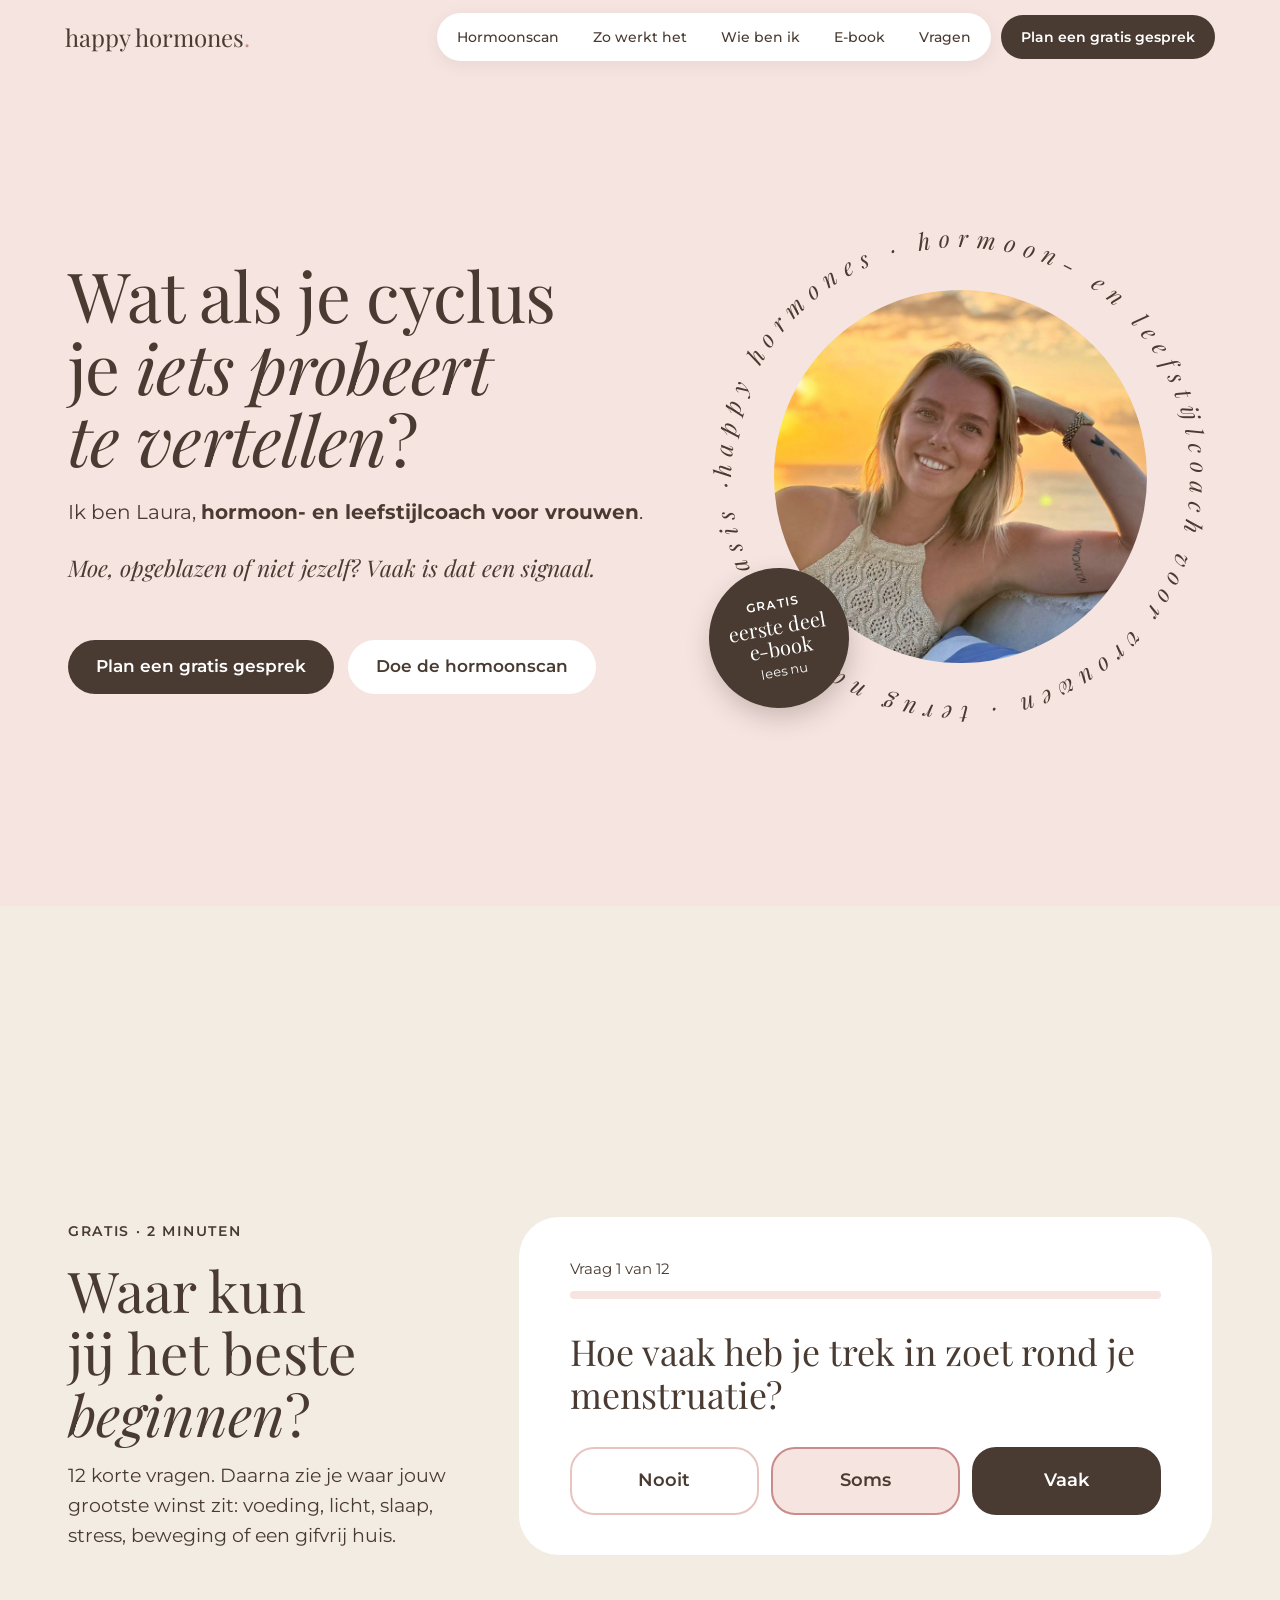
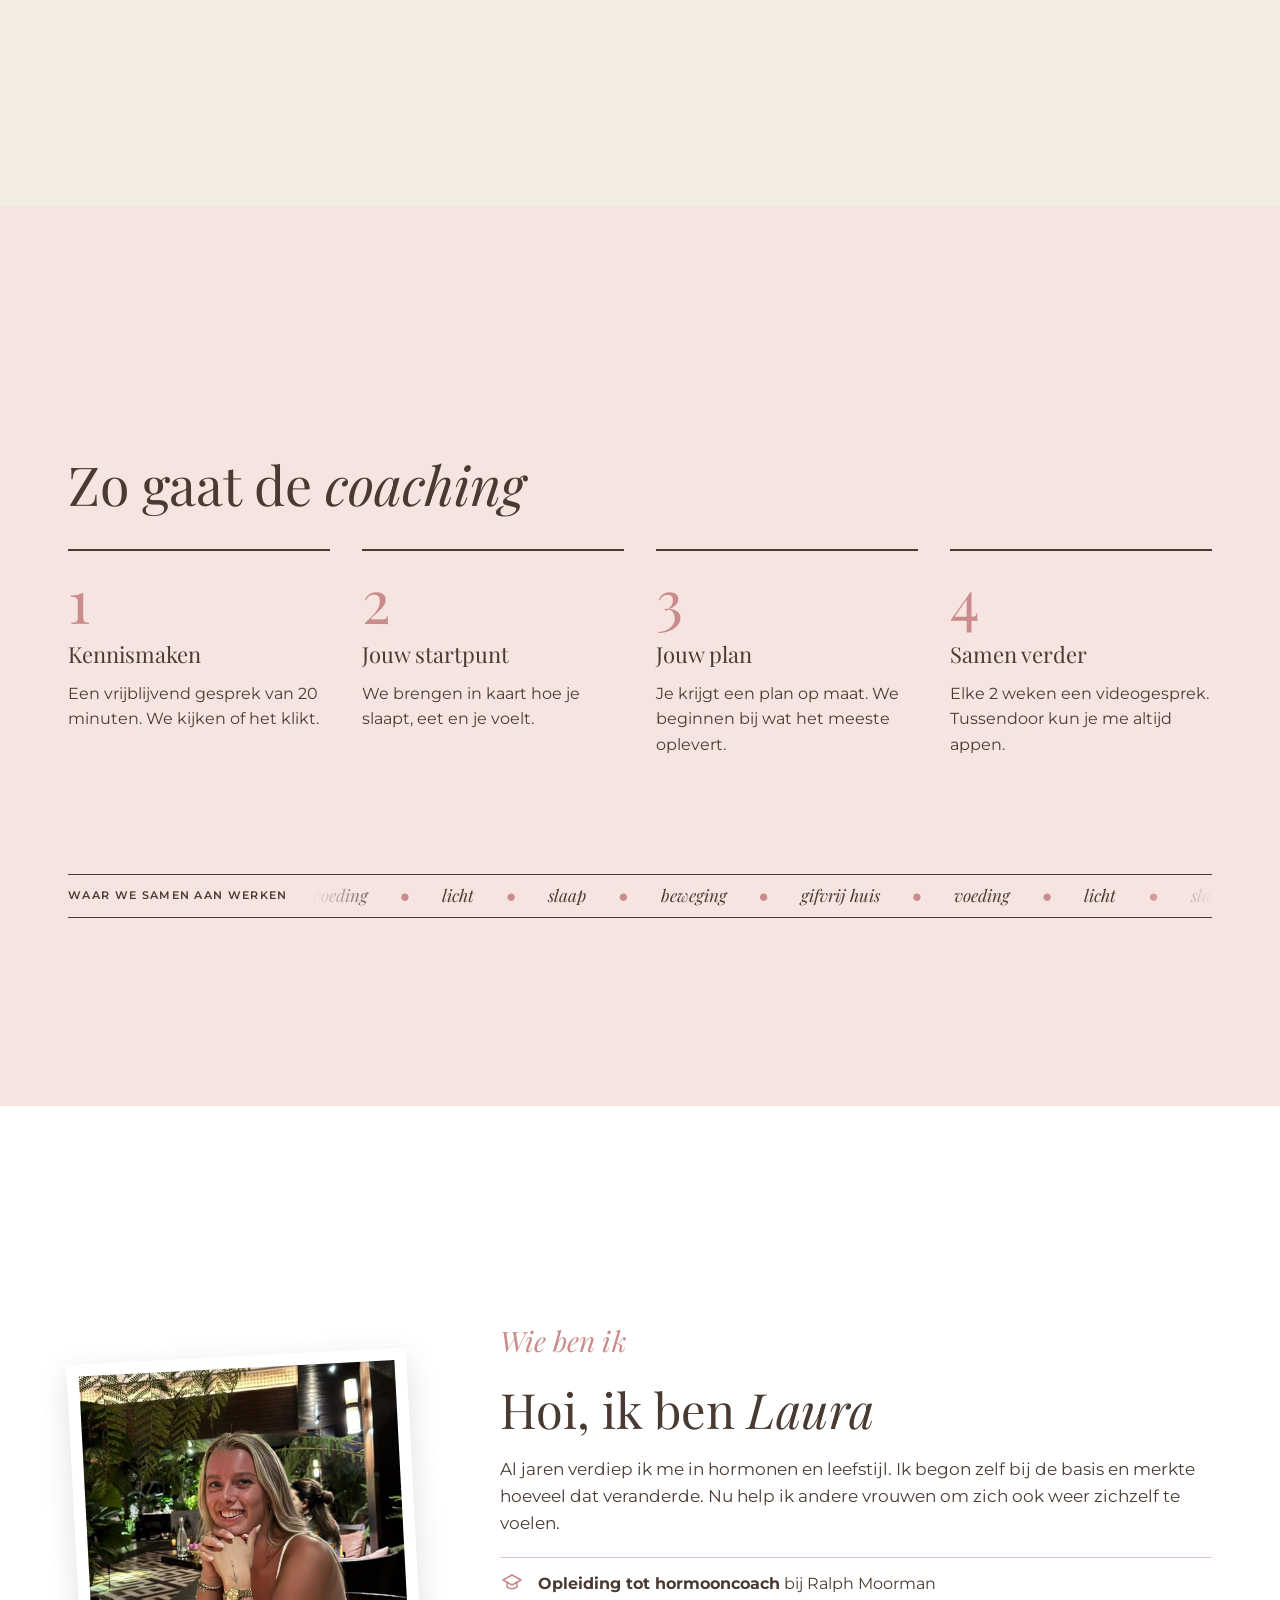
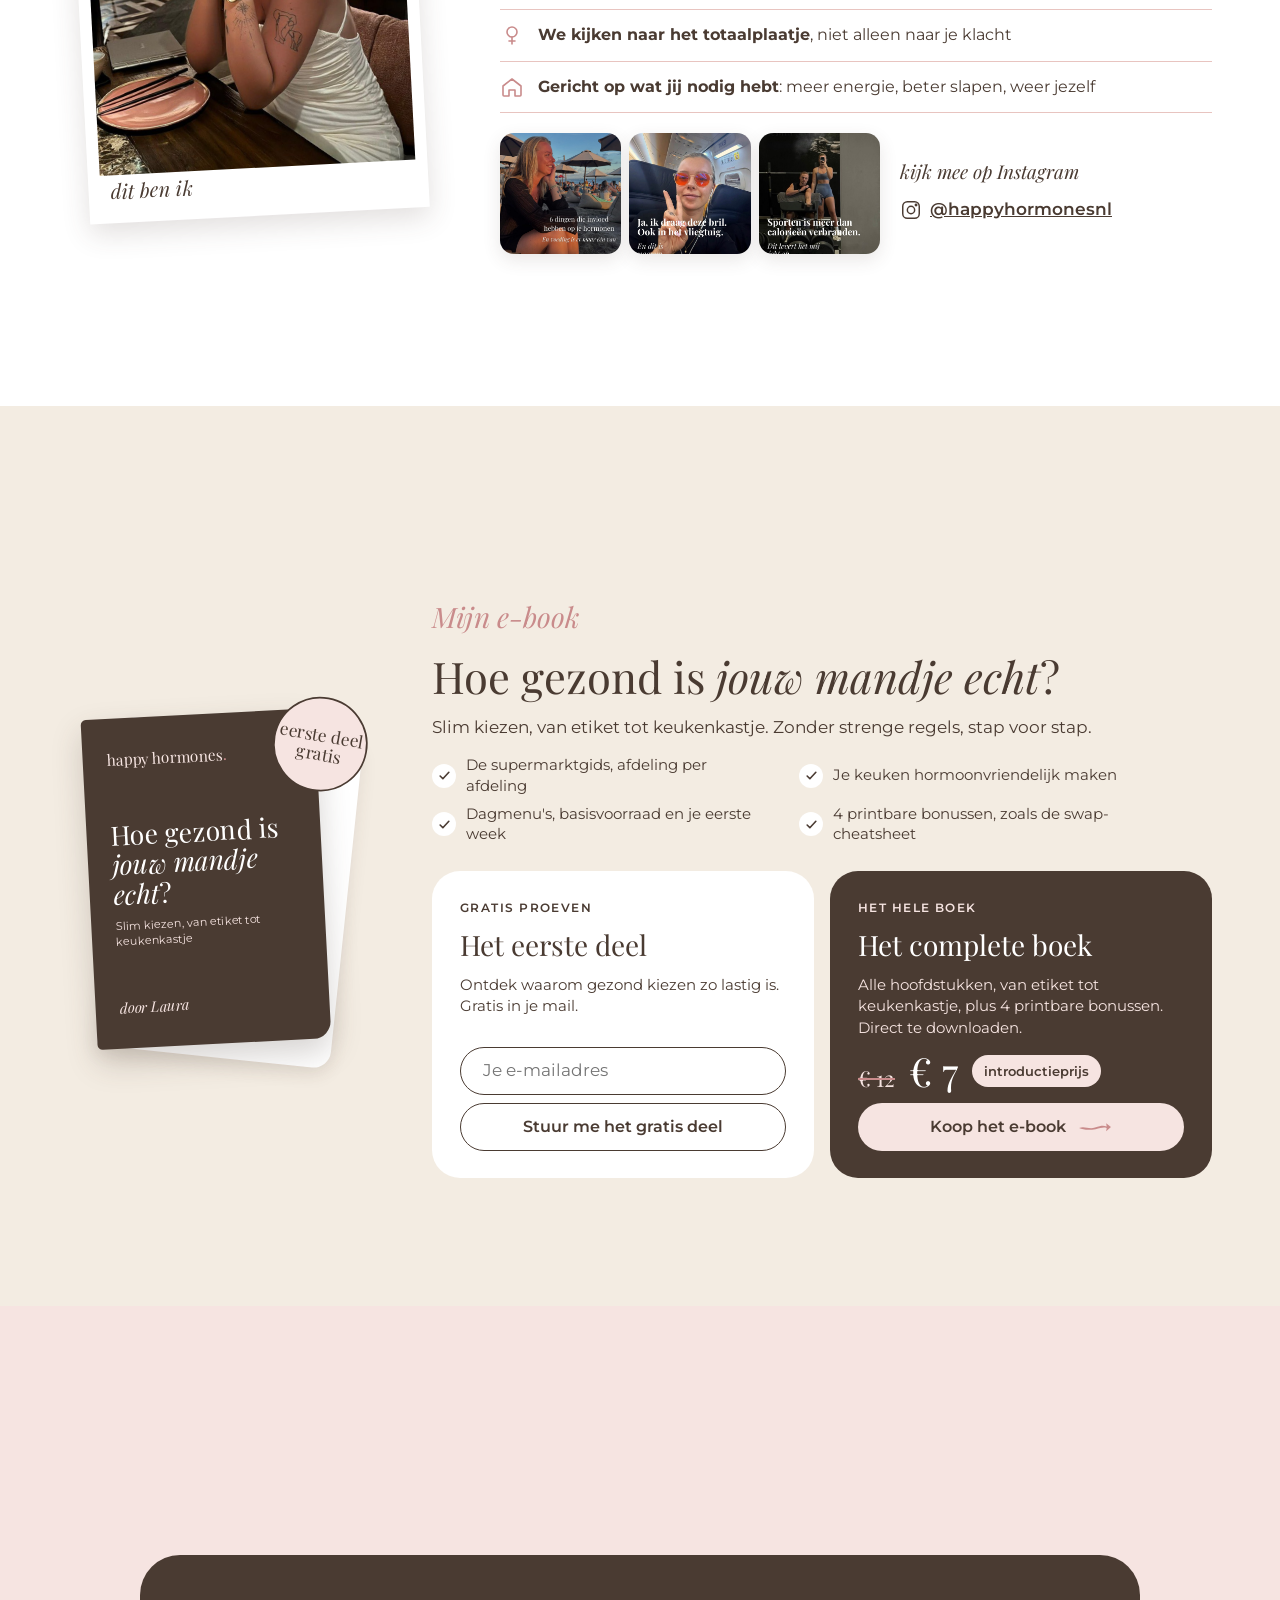
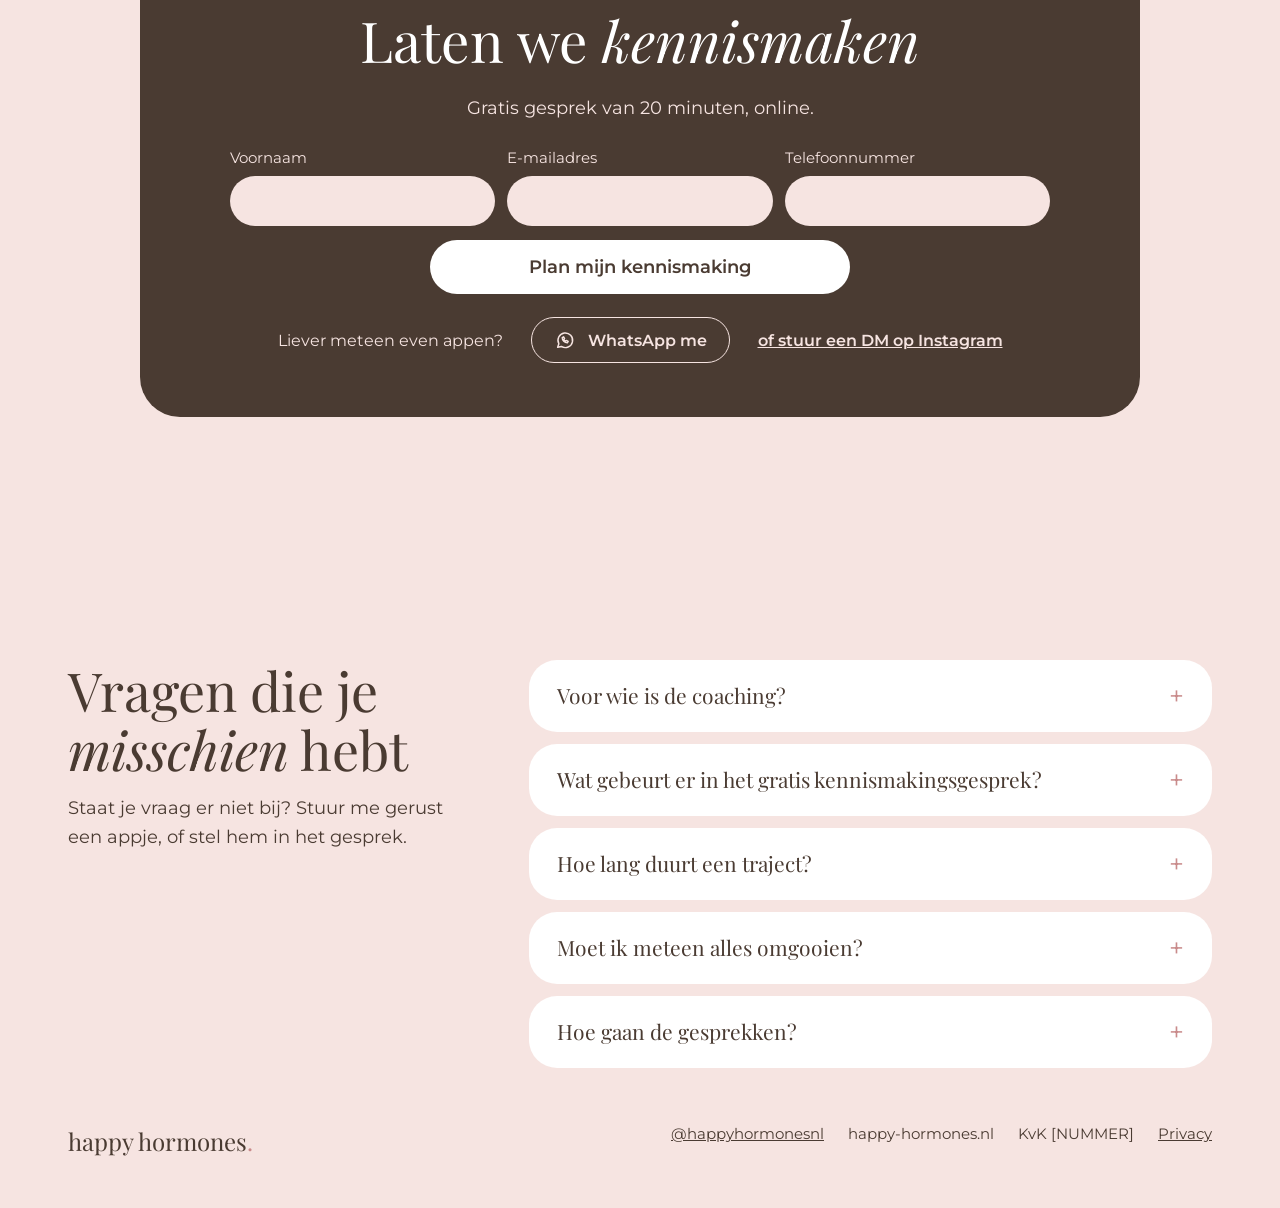
==== commit be69448d: "Add files via upload" ====
--- a/index (1).html
+++ b/index (1).html
@@ -12,7 +12,7 @@
 <link rel="preconnect" href="https://fonts.googleapis.com">
 <link rel="preconnect" href="https://fonts.gstatic.com" crossorigin>
 <link href="https://fonts.googleapis.com/css2?family=Montserrat:wght@400;500;600&family=Playfair+Display:ital,wght@0,400;0,600;1,400&display=swap" rel="stylesheet">
-<link rel="stylesheet" href="style.css?v=3">
+<link rel="stylesheet" href="style.css?v=10">
 </head>
 <body>
 
@@ -48,7 +48,7 @@
 <!-- ===== BOVENKANT ===== -->
 <section id="top" class="hero wrap">
   <div class="hero-text">
-    <h1>Wat als je cyclus je iets probeert te <em>vertellen</em>?</h1>
+    <h1>Wat als je cyclus je <em>iets probeert te vertellen</em>?</h1>
     <p class="hero-sub">Ik ben Laura, <strong>hormoon- en leefstijlcoach voor vrouwen</strong>.</p>
     <p class="hero-hook">Moe, opgeblazen of niet jezelf? Vaak is dat een signaal.</p>
     <div class="row">
@@ -73,7 +73,7 @@
   <div class="wrap scan">
     <div class="scan-intro">
       <span class="eyebrow">Gratis · 2 minuten</span>
-      <h2>Jouw <em>hormoon&shy;profiel</em></h2>
+      <h2>Waar kun jij het beste <em>beginnen</em>?</h2>
       <p>12 korte vragen. Daarna zie je waar jouw grootste winst zit: voeding, licht, slaap, stress, beweging of een gifvrij huis.</p>
     </div>
     <div class="scan-card">
@@ -93,9 +93,9 @@
       <!-- stap 2: e-mail -->
       <!-- KOPPELEN: zet hier later je MailerLite-formulier, of laat dit formulier naar MailerLite posten (zie README). -->
       <form id="scanGate" class="stack-20" hidden>
-        <span class="italic-24">je profiel is klaar</span>
+        <span class="italic-24">je uitslag is klaar</span>
         <span class="gate-title">Waar mag ik je uitslag naartoe sturen?</span>
-        <p>Vul je e-mailadres in en je ziet meteen je hormoonprofiel. Je krijgt hem ook in je mail, met 3 tips.</p>
+        <p>Vul je e-mailadres in en je ziet meteen waar jij het beste aan kunt werken. Je krijgt het ook in je mail, met 3 tips.</p>
         <div class="grid-fields">
           <div class="field"><label for="scanNaam">Voornaam</label><input id="scanNaam" name="name" type="text" autocomplete="given-name"></div>
           <div class="field"><label for="scanMail">E-mailadres</label><input id="scanMail" name="email" type="email" autocomplete="email" required></div>
@@ -107,16 +107,16 @@
       <!-- stap 3: uitslag -->
       <div id="scanResult" class="stack-28" aria-live="polite" hidden>
         <div class="stack-6">
-          <span class="italic-24">jouw profiel, begin bij</span>
+          <span id="resultPre" class="italic-24">jij kunt het beste beginnen bij</span>
           <span id="resultTitle" class="result-title"></span>
         </div>
         <div class="stack-14">
           <div id="bars" class="stack-14"></div>
-          <span class="small">Hoe langer de balk, hoe meer winst daar te halen is.</span>
-        </div>
-        <p class="bold-17">Je profiel en 3 tips staan ook in je inbox.</p>
+          <span id="resultNote" class="small">Hoe langer de balk, hoe meer winst daar te halen is.</span>
+        </div>
+        <p class="bold-17">Je uitslag en 3 tips staan ook in je inbox.</p>
         <div class="row">
-          <button type="button" id="shareBtn" class="btn btn-outline">Stuur de scan naar een vriendin</button>
+          <button type="button" id="shareBtn" class="btn btn-outline">Stuur de scan door</button>
           <button type="button" id="restartBtn" class="link-btn">Opnieuw</button>
         </div>
       </div>
@@ -129,9 +129,9 @@
   <h2>Zo gaat de <em>coaching</em></h2>
   <div class="steps">
     <div class="step"><span class="num" aria-hidden="true">1</span><h3>Kennismaken</h3><p>Een vrijblijvend gesprek van 20 minuten. We kijken of het klikt.</p></div>
-    <div class="step"><span class="num" aria-hidden="true">2</span><h3>Jouw startpunt</h3><p>We brengen je klachten, cyclus en dagritme in kaart.</p></div>
-    <div class="step"><span class="num" aria-hidden="true">3</span><h3>Jouw plan</h3><p>We kijken welke aanpassingen bij jou passen. Stap voor stap.</p></div>
-    <div class="step"><span class="num" aria-hidden="true">4</span><h3>Samen verder</h3><p>Elke 2 weken een gesprek. Tussendoor kun je me altijd appen.</p></div>
+    <div class="step"><span class="num" aria-hidden="true">2</span><h3>Jouw startpunt</h3><p>We brengen in kaart hoe je slaapt, eet en je voelt.</p></div>
+    <div class="step"><span class="num" aria-hidden="true">3</span><h3>Jouw plan</h3><p>Je krijgt een plan op maat. We beginnen bij wat het meeste oplevert.</p></div>
+    <div class="step"><span class="num" aria-hidden="true">4</span><h3>Samen verder</h3><p>Elke 2 weken een videogesprek. Tussendoor kun je me altijd appen.</p></div>
   </div>
   <div class="ticker-wrap">
     <div class="ticker" aria-label="Waar we samen aan werken">
@@ -158,13 +158,13 @@
       </div>
     </div>
     <div class="wie-text">
-      <span class="italic-24">wie ben ik</span>
+      <span class="italic-24">Wie ben ik</span>
       <h2>Hoi, ik ben <em>Laura</em></h2>
       <p class="lead">Al jaren verdiep ik me in hormonen en leefstijl. Ik begon zelf bij de basis en merkte hoeveel dat veranderde. Nu help ik andere vrouwen om zich ook weer zichzelf te voelen.</p>
       <div class="trust">
         <div><svg aria-hidden="true" width="28" height="28" viewBox="0 0 24 24" fill="none" stroke="#C98B8B" stroke-width="1.6" stroke-linecap="round" stroke-linejoin="round"><path d="M3 9l9-5 9 5-9 5z"/><path d="M7 11v5c3 2 7 2 10 0v-5"/></svg><span><strong>Opleiding tot hormooncoach</strong> bij Ralph Moorman</span></div>
         <div><svg aria-hidden="true" width="28" height="28" viewBox="0 0 24 24" fill="none" stroke="#C98B8B" stroke-width="1.6" stroke-linecap="round" stroke-linejoin="round"><circle cx="12" cy="9" r="5"/><path d="M12 14v7M9 18h6"/></svg><span><strong>We kijken naar het totaalplaatje</strong>, niet alleen naar je klacht</span></div>
-        <div><svg aria-hidden="true" width="28" height="28" viewBox="0 0 24 24" fill="none" stroke="#C98B8B" stroke-width="1.6" stroke-linecap="round" stroke-linejoin="round"><path d="M3 11l9-7 9 7v9a1 1 0 0 1-1 1h-5v-6h-6v6H4a1 1 0 0 1-1-1z"/></svg><span><strong>Een leefstijl die bij jou past</strong>, zonder strenge regels</span></div>
+        <div><svg aria-hidden="true" width="28" height="28" viewBox="0 0 24 24" fill="none" stroke="#C98B8B" stroke-width="1.6" stroke-linecap="round" stroke-linejoin="round"><path d="M3 11l9-7 9 7v9a1 1 0 0 1-1 1h-5v-6h-6v6H4a1 1 0 0 1-1-1z"/></svg><span><strong>Gericht op wat jij nodig hebt</strong>: meer energie, beter slapen, weer jezelf</span></div>
       </div>
       <div class="stack-12">
         <div class="insta-head">
@@ -189,14 +189,14 @@
         <div class="book-page"></div>
         <div class="book-cover">
           <span class="book-brand">happy hormones<span class="dot">.</span></span>
-          <div class="stack-10"><span class="book-title">Hoe gezond is jouw mandje <em>echt</em>?</span><span class="book-sub">Slim kiezen, van etiket tot keukenkastje</span></div>
+          <div class="stack-10"><span class="book-title">Hoe gezond is <em>jouw mandje echt</em>?</span><span class="book-sub">Slim kiezen, van etiket tot keukenkastje</span></div>
           <span class="book-author">door Laura</span>
         </div>
         <span class="book-stamp">eerste deel gratis</span>
       </div>
       <div class="ebook-text">
-        <span class="italic-24">mijn e-book</span>
-        <h2>Hoe gezond is jouw mandje <em>echt</em>?</h2>
+        <span class="italic-24">Mijn e-book</span>
+        <h2>Hoe gezond is <em>jouw mandje echt</em>?</h2>
         <p class="lead">Slim kiezen, van etiket tot keukenkastje. Zonder strenge regels, stap voor stap.</p>
         <ul class="checks">
           <li>De supermarktgids, afdeling per afdeling</li>
@@ -222,7 +222,7 @@
       <div class="offer offer-paid">
         <span class="eyebrow-13">Het hele boek</span>
         <h3>Het complete boek</h3>
-        <p class="grow">Met de supermarktgids en 4 printbare bonussen. Direct downloaden en meteen aan de slag.</p>
+        <p class="grow">Alle hoofdstukken, van etiket tot keukenkastje, plus 4 printbare bonussen. Direct te downloaden.</p>
         <div class="price">
           <span class="old"><span class="sr">van </span>€ 12</span>
           <span class="new"><span class="sr">voor </span>€ 7</span>
@@ -245,7 +245,7 @@
       <div class="grid-fields">
         <div class="field"><label for="planNaam">Voornaam</label><input id="planNaam" name="name" type="text" autocomplete="given-name" required></div>
         <div class="field"><label for="planMail">E-mailadres</label><input id="planMail" name="email" type="email" autocomplete="email" required></div>
-        <div class="field"><label for="planTel">Telefoon <span class="opt">(mag, hoeft niet)</span></label><input id="planTel" name="phone" type="tel" autocomplete="tel"></div>
+        <div class="field"><label for="planTel">Telefoonnummer</label><input id="planTel" name="phone" type="tel" autocomplete="tel"></div>
       </div>
       <button type="submit" class="btn btn-white btn-xl">Plan mijn kennismaking</button>
     </form>
@@ -270,11 +270,11 @@
     <p>Staat je vraag er niet bij? Stuur me gerust een appje, of stel hem in het gesprek.</p>
   </div>
   <div class="faq-list">
-    <details><summary>Voor wie is het?</summary><p>Voor vrouwen die zich beter willen voelen. Slecht slapen, moe wakker worden, trek in zoet of stemmingswisselingen: het heeft allemaal met je hormonen te maken.</p></details>
-    <details><summary>Wat gebeurt er in het gratis gesprek?</summary><p>Je vertelt waar je tegenaan loopt. Ik vertel eerlijk of en hoe ik je kan helpen. Zonder verplichtingen.</p></details>
-    <details><summary>Hoe lang duurt een traject?</summary><p>Dat bespreken we samen in het gratis gesprek, zodat het past bij jou.</p></details>
-    <details><summary>Moet ik meteen alles omgooien?</summary><p>Nee. We werken met kleine stappen die passen in jouw leven, zonder strenge regels.</p></details>
-    <details><summary>Is alles online?</summary><p>Ja, alle gesprekken zijn online. Waar je ook woont.</p></details>
+    <details><summary>Voor wie is de coaching?</summary><p>Voor vrouwen die voelen dat er iets niet klopt. Moe wakker worden, slecht slapen, een opgeblazen buik, trek in zoet of stemmingswisselingen. Vaak zijn dat signalen van je hormonen, en daar kun je met je leefstijl veel aan doen.</p></details>
+    <details><summary>Wat gebeurt er in het gratis kennismakingsgesprek?</summary><p>In 20 minuten vertel je waar je tegenaan loopt en wat je graag anders wilt. Ik vertel je eerlijk of ik je kan helpen en hoe dat eruitziet. Je zit nergens aan vast.</p></details>
+    <details><summary>Hoe lang duurt een traject?</summary><p>Dat verschilt per persoon. In het kennismakingsgesprek kijken we samen wat bij jou past.</p></details>
+    <details><summary>Moet ik meteen alles omgooien?</summary><p>Nee. We beginnen bij wat voor jou het meeste verschil maakt en bouwen van daaruit verder. Soms is dat een kleine aanpassing, soms wat meer. Jij bepaalt het tempo.</p></details>
+    <details><summary>Hoe gaan de gesprekken?</summary><p>Elke 2 weken hebben we een videogesprek, dus je kunt overal meedoen. Tussendoor kun je me appen als je vastloopt of een vraag hebt.</p></details>
   </div>
 </section>
 
@@ -290,6 +290,6 @@
   </div>
 </footer>
 
-<script src="script.js?v=3"></script>
+<script src="script.js?v=10"></script>
 </body>
 </html>
--- a/style.css
+++ b/style.css
@@ -326,3 +326,132 @@
   summary{font-size:19px}
   .num{font-size:52px}
 }
+
+/* =========================================================
+   Elk blok in één oogopslag
+   - op laptop/desktop past elk blok binnen het scherm onder het menu
+   - de lopende banner hoort bij "Zo gaat de coaching"
+   ========================================================= */
+:root{--pad-y:clamp(32px,6vh,80px);--view:calc(100svh - 84px)}
+.steps-section .ticker-wrap{padding:0}
+.steps-section .ticker{max-width:none}
+.opt{font-weight:400;opacity:.75}
+
+@media (min-width:901px){
+  /* hormoonscan */
+  .scan{gap:32px 64px;align-items:center}
+  .scan-card{min-height:0;padding:clamp(24px,4.5vh,48px) clamp(28px,4vw,52px)}
+  .scan-card .stack-32{gap:clamp(18px,3.4vh,32px)}
+  .question{font-size:clamp(24px,min(2.8vw,5vh),38px)}
+
+  /* zo gaat de coaching (met banner) */
+  .steps-section{gap:clamp(20px,4vh,40px);padding-top:var(--pad-y);padding-bottom:var(--pad-y)}
+  .steps-section h2{font-size:clamp(34px,min(4.2vw,8vh),60px)}
+  .step{gap:8px;padding-top:18px}
+  .num{font-size:clamp(40px,7vh,60px)}
+  .step h3{font-size:22px}
+
+  /* wie ben ik */
+  #wie{margin-bottom:0}
+  .wie{gap:40px 72px;padding-top:var(--pad-y);padding-bottom:var(--pad-y)}
+  .wie-photo{flex:0 1 360px}
+  .polaroid{max-width:340px;padding:12px 12px 48px}
+  .polaroid img{height:clamp(240px,calc(100svh - 300px),400px)}
+  .wie-text{gap:clamp(12px,2.2vh,20px)}
+  .wie-text .italic-24{font-size:21px}
+  .wie-text h2{font-size:clamp(32px,min(3.8vw,7vh),52px)}
+  .wie .lead{font-size:17px;max-width:62ch}
+  .trust>div{padding:clamp(8px,1.4vh,14px) 0;gap:14px;font-size:16px}
+  .trust svg{width:24px;height:24px}
+  .insta-head .italic-22{font-size:19px}
+  .feed{max-width:clamp(300px,52vh,440px);gap:8px}
+  .feed a{aspect-ratio:1/1;border-radius:14px}
+
+  /* e-book: boek links, tekst en twee aanbiedingen rechts */
+  .ebook-section{margin-bottom:0}
+  .stack-ebook{display:grid;grid-template-columns:auto minmax(0,1fr);column-gap:clamp(40px,5vw,72px);row-gap:clamp(16px,3vh,28px);align-items:center}
+  .ebook-top{display:contents}
+  .book{grid-row:1 / span 2;transform:scale(.86);transform-origin:center;margin:0}
+  .ebook-text{gap:clamp(8px,1.6vh,14px);align-self:end}
+  .ebook-text .italic-24{font-size:21px}
+  .ebook-text h2{font-size:clamp(30px,min(3.4vw,6.4vh),48px)}
+  .ebook-text .lead{font-size:17px;max-width:none}
+  .checks{display:grid;grid-template-columns:1fr 1fr;gap:8px 20px;font-size:15px}
+  .checks li{gap:10px;line-height:1.35}
+  .checks li::before{flex-basis:24px;height:24px;background-size:13px}
+  .offers{align-self:start;grid-template-columns:1fr 1fr;gap:16px}
+  .offer{border-radius:28px;padding:clamp(18px,3vh,28px) clamp(20px,2.2vw,28px);gap:clamp(8px,1.4vh,12px)}
+  .offer h3{font-size:clamp(22px,4vh,28px)}
+  .offer .grow{font-size:15px;line-height:1.45}
+  .offer .eyebrow-13{font-size:12px}
+  #ebookForm label{position:absolute;width:1px;height:1px;overflow:hidden;clip:rect(0 0 0 0)}
+  #ebookForm input{min-height:48px}
+  .offer .btn-lg{min-height:48px;font-size:16px}
+  .price .old{font-size:22px}
+  .price .new{font-size:40px}
+
+  /* kennismaken */
+  .signup-section{padding-top:var(--pad-y)}
+  .signup{gap:clamp(14px,2.6vh,24px);padding:clamp(32px,6vh,64px) clamp(28px,6vw,88px);border-radius:40px}
+  .signup h2{font-size:clamp(34px,min(4.4vw,8vh),60px)}
+  .signup>p{font-size:18px}
+  .plan-form{max-width:900px;gap:14px}
+  .plan-form .grid-fields{grid-template-columns:repeat(3,minmax(0,1fr))}
+  .plan-form input{min-height:50px}
+  .plan-form .btn-xl{min-height:54px;font-size:18px;max-width:420px;align-self:center}
+  .contact-row .btn{min-height:46px}
+  .light-link{min-height:46px}
+}
+@media (min-width:901px){
+  .wie{padding-top:clamp(28px,5vh,72px);padding-bottom:clamp(28px,5vh,72px)}
+  .wie .lead{max-width:none}
+  .checks{grid-template-columns:auto auto;justify-content:start;column-gap:28px}
+  .stack-ebook{padding-top:clamp(28px,5vh,72px);padding-bottom:clamp(28px,5vh,72px)}
+}
+@media (min-width:901px){
+  .wie-text .stack-12{flex-direction:row-reverse;align-items:center;justify-content:flex-end;gap:20px}
+  .wie-text .insta-head{flex-direction:column;align-items:flex-start;gap:2px}
+  .feed{flex:0 0 clamp(270px,46vh,380px);max-width:none}
+}
+@media (min-width:901px){
+  #scanResult{gap:clamp(12px,2.2vh,22px)}
+  .result-title{font-size:clamp(40px,min(4.6vw,8vh),64px)}
+  #bars{gap:clamp(6px,1.2vh,12px)}
+  .bar-track,.bar-fill{height:14px}
+  #scanGate{gap:clamp(12px,2vh,20px)}
+  .gate-title{font-size:clamp(28px,min(3.2vw,6vh),44px)}
+  #scanGate input{min-height:50px}
+}
+
+/* =========================================================
+   Menu-klik = precies één scherm
+   - elk blok vult het hele scherm; de inhoud staat in het midden
+     van de ruimte onder het zwevende menu
+   - je ziet dus geen stuk van het vorige of volgende blok meer
+   ========================================================= */
+@media (min-width:901px) and (min-height:540px){
+  :root{--menu:78px}
+  #scan,#stappen,#wie,#ebook,#aanmelden{
+    min-height:100svh;scroll-margin-top:0;
+    display:flex;flex-direction:column;justify-content:center;
+    padding-top:calc(var(--menu) + clamp(4px,1.5vh,20px));
+    padding-bottom:clamp(16px,3.5vh,40px);
+    margin-bottom:0;
+  }
+  #vragen{scroll-margin-top:var(--menu)}
+  .scan,.wie,.stack-ebook{padding-top:0;padding-bottom:0;width:100%}
+  #stappen.steps-section{padding-top:calc(var(--menu) + clamp(4px,1.5vh,20px));padding-bottom:clamp(16px,3.5vh,40px)}
+  .wie{align-items:center}
+  .signup-section{padding-left:var(--pad-x);padding-right:var(--pad-x)}
+  .signup{width:100%}
+  .faq{padding-top:clamp(32px,6vh,72px)}
+}
+@media (min-width:901px){
+  .signup{max-width:1000px}
+  .plan-form{max-width:820px}
+}
+@media (min-width:901px) and (min-height:540px){
+  .steps-section .ticker-wrap{margin-top:clamp(24px,9vh,100px)}
+}
+.wie-text .italic-24,.ebook-text .italic-24{font-size:clamp(24px,2.2vw,30px);color:var(--oudroze)}
+.hero .row{margin-top:clamp(12px,3.5vh,32px)}
